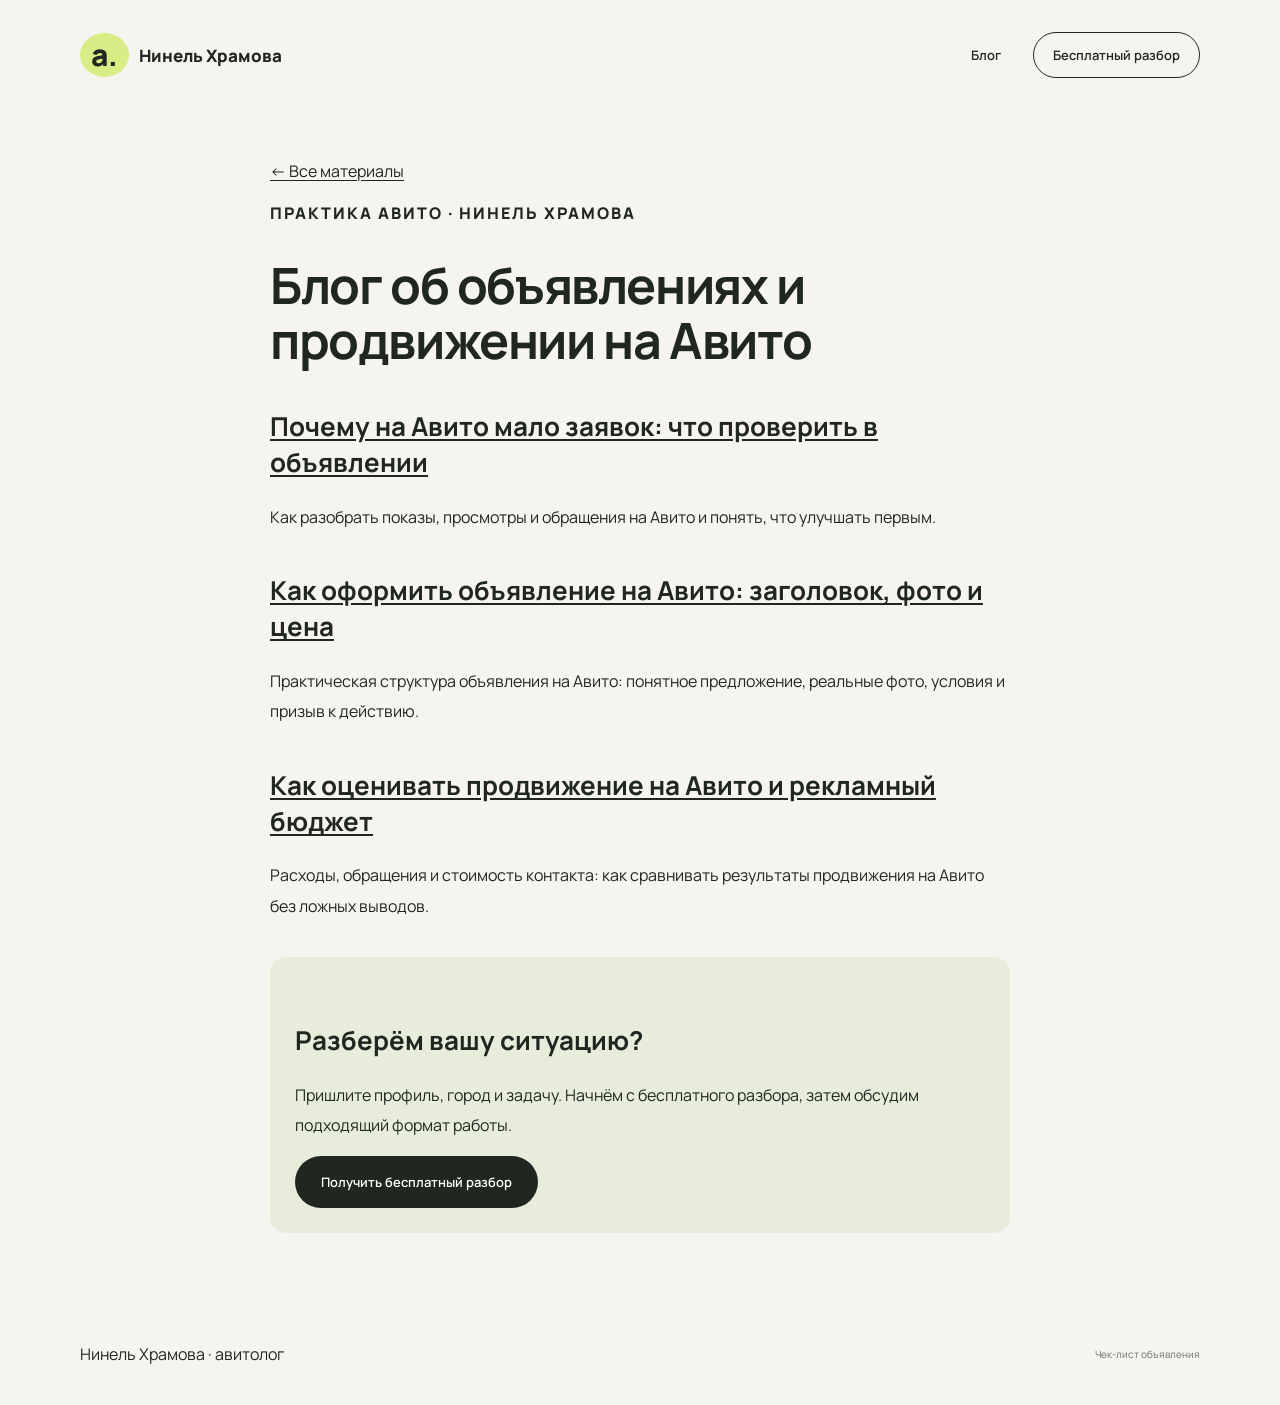
==== blog/index.html @ 5cf55aa2 "Improve SEO, offer and blog with Ninel's service criteria and experience" ====
<!doctype html><html lang="ru"><head><meta charset="utf-8"><meta name="viewport" content="width=device-width, initial-scale=1"><title>Блог об объявлениях и продвижении на Авито | Нинель Храмова</title><meta name="description" content="Практические материалы Нинель Храмовой: оформление объявлений, разбор заявок и рекламного бюджета."><link rel="canonical" href="https://ninel-khramova-avito.vercel.app/blog/"><meta property="og:title" content="Блог об объявлениях и продвижении на Авито"><meta property="og:description" content="Практические материалы Нинель Храмовой: оформление объявлений, разбор заявок и рекламного бюджета."><meta property="og:type" content="article"><link rel="stylesheet" href="/styles.css"></head><body><header class="header wrap"><a class="brand" href="/"><span class="mark">а.</span> Нинель Храмова</a><nav><a href="/blog/">Блог</a><a class="nav-cta" href="/#contact">Бесплатный разбор</a></nav></header><main class="article wrap"><a href="/blog/">← Все материалы</a><p class="eyebrow">Практика Авито · Нинель Храмова</p><h1>Блог об объявлениях и продвижении на Авито</h1><article><h2><a href="/blog/malo-zayavok.html">Почему на Авито мало заявок: что проверить в объявлении</a></h2><p>Как разобрать показы, просмотры и обращения на Авито и понять, что улучшать первым.</p></article><article><h2><a href="/blog/oformlenie.html">Как оформить объявление на Авито: заголовок, фото и цена</a></h2><p>Практическая структура объявления на Авито: понятное предложение, реальные фото, условия и призыв к действию.</p></article><article><h2><a href="/blog/byudzhet.html">Как оценивать продвижение на Авито и рекламный бюджет</a></h2><p>Расходы, обращения и стоимость контакта: как сравнивать результаты продвижения на Авито без ложных выводов.</p></article><div class="article-cta"><h2>Разберём вашу ситуацию?</h2><p>Пришлите профиль, город и задачу. Начнём с бесплатного разбора, затем обсудим подходящий формат работы.</p><a class="button" href="/#contact">Получить бесплатный разбор</a></div></main><footer class="wrap"><a href="/">Нинель Храмова · авитолог</a><a href="/#checklist">Чек-лист объявления</a></footer></body></html>
---- styles.css ----
@import url('https://fonts.googleapis.com/css2?family=Manrope:wght@400;500;600;700;800&display=swap');
:root{--paper:#f6f4ef;--ink:#202720;--muted:#6b7268;--green:#d9ed87;--line:#dcded4}*{box-sizing:border-box}html{scroll-behavior:smooth;scroll-padding-top:24px}body{margin:0;background:var(--paper);color:var(--ink);font-family:Manrope,Arial,sans-serif}a{color:inherit;text-decoration:none}button,input,textarea{font:inherit}.wrap{max-width:1200px;margin:auto;padding-left:40px;padding-right:40px}.header{height:110px;display:flex;align-items:center;justify-content:space-between}.brand{display:flex;align-items:center;gap:10px;font-weight:800;font-size:17px}.mark{font-size:30px;line-height:1;background:var(--green);padding:7px 11px;border-radius:50%}nav{display:flex;align-items:center;gap:32px;font-size:13px;font-weight:600}.nav-cta{border:1px solid var(--ink);padding:13px 19px;border-radius:30px}.hero{display:grid;grid-template-columns:1.1fr 1fr;gap:45px;padding-top:45px;padding-bottom:80px}.eyebrow{text-transform:uppercase;letter-spacing:2px;font-size:10px;font-weight:800;display:flex;align-items:center;gap:9px}.dot{height:7px;width:7px;border-radius:50%;background:#698545}h1{font-size:clamp(44px,5.3vw,67px);line-height:1.1;letter-spacing:-3px;margin:30px 0 24px;font-weight:700}h1 span{color:#798d4a}.lead{max-width:440px;font-size:15px;line-height:1.8;color:var(--muted);margin-bottom:28px}.button{display:inline-flex;justify-content:center;align-items:center;padding:17px 26px;border-radius:30px;background:var(--ink);color:white;border:0;cursor:pointer;font-weight:600;font-size:13px}.button:hover{background:#435337}.micro{font-size:10px;line-height:1.7;color:var(--muted);margin-top:13px}.visual{background:#e9ecdF;position:relative;border-radius:22px;min-height:480px;overflow:hidden;display:flex;align-items:center;justify-content:center}.visual-top{position:absolute;top:25px;left:25px;right:25px;display:flex;justify-content:space-between;font-size:10px}.visual-top>span:last-child{font-size:23px}.orb{position:absolute;border-radius:50%}.orb-one{width:260px;height:260px;background:#d2e69a;right:-70px;top:60px}.orb-two{width:240px;height:240px;border:1px solid #cad1b8;bottom:-40px;left:-100px}.listing{width:265px;background:white;transform:rotate(-7deg);border-radius:16px;overflow:hidden;box-shadow:0 20px 35px #33412218}.listing-image{height:165px;background:#849471;position:relative;display:grid;place-items:center;overflow:hidden}.abstract-house{font-size:170px;line-height:1;color:#d9ed87;transform:rotate(7deg)}.image-tag{position:absolute;top:14px;left:14px;background:#ffffffdd;border-radius:20px;font-size:8px;padding:7px 10px}.listing-body{padding:20px}.pill{font-size:8px;color:#6e7f46;background:#eef4de;border-radius:15px;padding:5px 9px}.listing h2{font-size:17px;line-height:1.4;letter-spacing:-.5px}.fake-line{height:5px;background:#e9eae5;width:90%;border-radius:5px;margin:9px 0}.short{width:65%}.listing-footer{display:flex;align-items:center;justify-content:space-between;font-size:8px;margin-top:20px}.mini-arrow{font-size:21px}.floating{position:absolute;bottom:60px;left:30px;right:20px;display:flex;align-items:center;gap:12px;padding:17px;background:#ffffffee;border:1px solid white;border-radius:14px;box-shadow:0 8px 25px #34402a0a;font-size:12px;font-weight:700}.floating small{display:block;font-size:8px;font-weight:400;color:var(--muted);margin-top:5px}.check{background:var(--green);padding:8px 12px;border-radius:50%;font-size:18px}.visual-note{position:absolute;bottom:15px;font-size:8px;color:#727a67}.ribbon{background:var(--green);padding:22px 0}.ribbon .wrap{display:flex;justify-content:space-between;align-items:center;font-size:15px;font-weight:600}.ribbon span{font-size:22px}.section{padding-top:90px;padding-bottom:85px}.section-title{margin-bottom:36px}.section-title h2,.about h2,.contact h2{font-size:42px;letter-spacing:-1.7px;line-height:1.2;font-weight:600;margin:20px 0}.section-title>p:last-child{font-size:13px;color:var(--muted)}.cards{display:grid;grid-template-columns:repeat(3,1fr);gap:17px}.card{padding:30px;background:#eeeee7;border:1px solid #e1e3d9;border-radius:16px}.card:nth-child(2){background:#e8eddb}.card-icon{font-size:35px}.number{float:right;font-size:11px;color:var(--muted)}.card h3{font-size:19px;margin-top:32px;letter-spacing:-.6px}.card p,.steps p{font-size:12px;line-height:1.9;color:var(--muted)}.card a{display:block;font-size:11px;font-weight:700;margin-top:28px}.about{background:var(--ink);color:var(--paper);border-radius:20px;padding-top:42px;padding-bottom:40px}.about .eyebrow{color:#c1c8b5}.about h2{font-size:44px}.about em,.contact em{color:var(--green);font-style:normal}.about-bottom{display:grid;grid-template-columns:1fr 1.2fr 1.2fr;gap:40px;align-items:center}.big-star{font-size:95px;color:var(--green)}.about-bottom p{font-size:12px;line-height:1.9;color:#cbd0c5}.steps{display:grid;grid-template-columns:repeat(4,1fr);gap:30px}.steps article{border-top:1px solid var(--line);padding-top:20px}.steps span{font-size:11px;color:#7a8e4c}.steps h3{font-size:16px;margin-top:24px}.contact{border-radius:20px;background:#e6ebda;padding-top:50px;padding-bottom:50px;display:grid;grid-template-columns:1fr 1fr;gap:70px}.contact h2{font-size:48px}.contact em{color:#778e42}.contact p{font-size:12px;color:var(--muted);line-height:1.8;max-width:300px}.contact-decoration{display:block;font-size:110px;color:#869a5d;line-height:1.3}form label{display:block;font-size:11px;font-weight:700;margin-bottom:9px}input,textarea{display:block;width:100%;border:1px solid #cfd6c0;border-radius:9px;background:#f7f9f1;padding:13px 15px;color:var(--ink);font-size:12px;margin-bottom:18px;resize:vertical}form .button{width:100%}.contact .micro{font-size:10px;max-width:none}#result{border-top:1px solid #c3ceb3;margin-top:20px;padding-top:20px}.copy{border:1px solid var(--ink);background:transparent;border-radius:20px;padding:10px 16px;cursor:pointer;font-size:12px}footer{display:flex;justify-content:space-between;align-items:center;padding-top:40px;padding-bottom:40px}footer p,footer>a:last-child{font-size:10px;color:var(--muted)}:focus-visible{outline:3px solid #708b3e;outline-offset:4px}@media(max-width:800px){.wrap{padding-left:24px;padding-right:24px}.header{height:90px}nav>a:not(.nav-cta){display:none}nav{gap:0}.nav-cta{font-size:10px;padding:10px 12px}.brand{font-size:13px}.hero{grid-template-columns:1fr;gap:30px;padding-top:20px;padding-bottom:40px}h1{font-size:54px}.visual{min-height:430px}.ribbon .wrap{font-size:10px;gap:8px}.ribbon span{font-size:15px}.section{padding-top:55px;padding-bottom:55px}.section-title h2,.about h2{font-size:34px}.cards{grid-template-columns:1fr}.card{padding:24px}.card h3{margin-top:18px}.about{margin:0 16px;padding:30px}.about-bottom{grid-template-columns:1fr;gap:5px}.big-star{display:none}.steps{grid-template-columns:1fr 1fr;gap:24px}.contact{margin:0 16px;padding:30px;grid-template-columns:1fr;gap:20px}.contact h2{font-size:38px}.contact-decoration{display:none}footer{gap:20px;flex-wrap:wrap}footer p{width:100%;order:3;margin:0}}@media(prefers-reduced-motion:reduce){html{scroll-behavior:auto}}

@media(max-width:420px){.ribbon .wrap{font-size:9px;gap:4px}.ribbon span{font-size:12px}.ribbon span:last-child{display:none}}

.arrow-svg{width:1em;height:1em;vertical-align:middle;flex-shrink:0}.button{gap:12px}.abstract-house .arrow-svg{width:140px;height:140px}.contact-decoration .arrow-svg{width:100px;height:100px}

.avito-link{margin-top:12px}.text-link{text-decoration:underline;text-underline-offset:3px}@media(max-width:420px){.header .brand{font-size:11px;gap:6px}.header .mark{font-size:24px}.hero .eyebrow{letter-spacing:1px}}

/* Content and conversion improvements */
.skip-link{position:absolute;left:12px;top:-100px;background:var(--ink);color:white;padding:12px;z-index:10}.skip-link:focus{top:12px}
.hero-benefits{padding-left:20px;font-size:13px;line-height:1.9;margin:20px 0}.service-price{font-weight:800!important;color:var(--ink)!important}.checklist-layout{display:grid;grid-template-columns:1.5fr 1fr;gap:32px}.check-row{display:flex;gap:14px;align-items:flex-start;padding:15px 0;border-bottom:1px solid var(--line);font-size:14px;line-height:1.6;cursor:pointer}.check-row input{width:20px;height:20px;flex-shrink:0;margin:2px 0;accent-color:#586e35}.audit-summary{padding:28px;border-radius:18px;background:#e8eddb;align-self:start}.audit-summary p,.faq-item p{font-size:14px;line-height:1.8}.faq-item{border-bottom:1px solid var(--line);padding:18px 0}.faq-item summary{font-size:16px;font-weight:700;cursor:pointer}.article{max-width:820px;padding-top:50px;padding-bottom:70px}.article h1{font-size:clamp(32px,5vw,50px);letter-spacing:-1.4px}.article h2{font-size:26px;margin-top:40px}.article p,.article li{font-size:16px;line-height:1.9}.article .article-cta{padding:25px;background:#e8eddb;border-radius:16px;margin-top:36px}.article a:not(.button){text-decoration:underline;text-underline-offset:3px}.article table{width:100%;border-collapse:collapse;font-size:14px}.article td,.article th{padding:12px;border:1px solid var(--line);text-align:left}
@media(max-width:800px){.checklist-layout{grid-template-columns:1fr}.hero h1{font-size:clamp(36px,8vw,54px);letter-spacing:-1.8px}.hero-benefits{font-size:13px}.header nav{gap:8px}.check-row{font-size:14px}.section-title>p:last-child,.card p,.steps p,.contact p{font-size:14px}.micro{font-size:12px}}
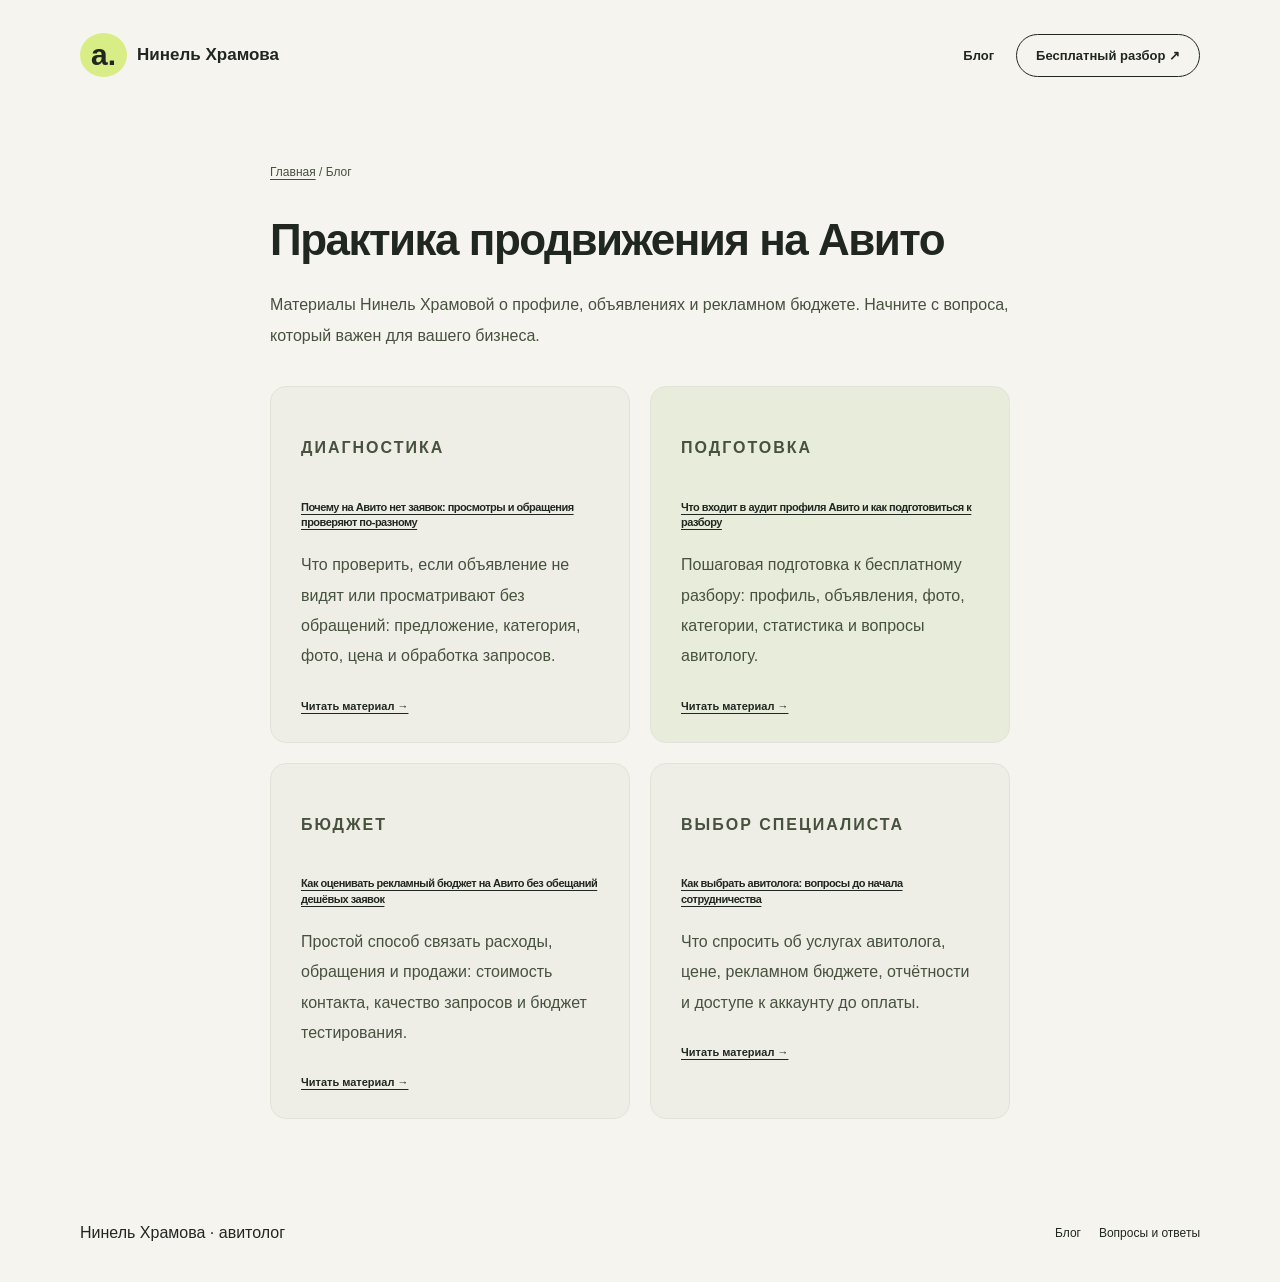
==== commit b5b03c89: "Improve avitologist website funnel and add SEO GEO and blog" ====
--- a/blog/index.html
+++ b/blog/index.html
@@ -1 +1,18 @@
-<!doctype html><html lang="ru"><head><meta charset="utf-8"><meta name="viewport" content="width=device-width, initial-scale=1"><title>Блог об объявлениях и продвижении на Авито | Нинель Храмова</title><meta name="description" content="Практические материалы Нинель Храмовой: оформление объявлений, разбор заявок и рекламного бюджета."><link rel="canonical" href="https://ninel-khramova-avito.vercel.app/blog/"><meta property="og:title" content="Блог об объявлениях и продвижении на Авито"><meta property="og:description" content="Практические материалы Нинель Храмовой: оформление объявлений, разбор заявок и рекламного бюджета."><meta property="og:type" content="article"><link rel="stylesheet" href="/styles.css"></head><body><header class="header wrap"><a class="brand" href="/"><span class="mark">а.</span> Нинель Храмова</a><nav><a href="/blog/">Блог</a><a class="nav-cta" href="/#contact">Бесплатный разбор</a></nav></header><main class="article wrap"><a href="/blog/">← Все материалы</a><p class="eyebrow">Практика Авито · Нинель Храмова</p><h1>Блог об объявлениях и продвижении на Авито</h1><article><h2><a href="/blog/malo-zayavok.html">Почему на Авито мало заявок: что проверить в объявлении</a></h2><p>Как разобрать показы, просмотры и обращения на Авито и понять, что улучшать первым.</p></article><article><h2><a href="/blog/oformlenie.html">Как оформить объявление на Авито: заголовок, фото и цена</a></h2><p>Практическая структура объявления на Авито: понятное предложение, реальные фото, условия и призыв к действию.</p></article><article><h2><a href="/blog/byudzhet.html">Как оценивать продвижение на Авито и рекламный бюджет</a></h2><p>Расходы, обращения и стоимость контакта: как сравнивать результаты продвижения на Авито без ложных выводов.</p></article><div class="article-cta"><h2>Разберём вашу ситуацию?</h2><p>Пришлите профиль, город и задачу. Начнём с бесплатного разбора, затем обсудим подходящий формат работы.</p><a class="button" href="/#contact">Получить бесплатный разбор</a></div></main><footer class="wrap"><a href="/">Нинель Храмова · авитолог</a><a href="/#checklist">Чек-лист объявления</a></footer></body></html>+<!doctype html>
+<html lang="ru"><head><meta charset="utf-8"><meta name="viewport" content="width=device-width, initial-scale=1">
+<title>Блог об Авито — Нинель Храмова</title><meta name="description" content="Практические инструкции: аудит профиля, объявления без обращений, рекламный бюджет и выбор авитолога."><meta name="author" content="Нинель Храмова">
+<link rel="canonical" href="https://ninel-khramova-avito.vercel.app/blog/"><meta property="og:url" content="https://ninel-khramova-avito.vercel.app/blog/"><meta property="og:title" content="Блог об Авито — Нинель Храмова"><meta property="og:description" content="Практические инструкции: аудит профиля, объявления без обращений, рекламный бюджет и выбор авитолога."><meta property="og:type" content="website"><meta property="og:locale" content="ru_RU">
+<link rel="stylesheet" href="/styles.css"><script type="application/ld+json">{
+  "@context": "https://schema.org",
+  "@type": "Blog",
+  "name": "Практика продвижения на Авито",
+  "url": "https://ninel-khramova-avito.vercel.app/blog/",
+  "inLanguage": "ru-RU",
+  "author": {
+    "@type": "Person",
+    "@id": "https://ninel-khramova-avito.vercel.app/#ninel",
+    "name": "Нинель Храмова"
+  }
+}</script></head><body>
+<a class="skip-link" href="#main">К содержанию</a><header class="header wrap"><a class="brand" href="/"><span class="mark">а.</span> Нинель Храмова</a><nav aria-label="Основная навигация"><a href="/blog/">Блог</a><a class="nav-cta" href="/#contact">Бесплатный разбор ↗</a></nav></header>
+<main class="article wrap" id="main"><p class="breadcrumb"><a href="/">Главная</a> / Блог</p><h1>Практика продвижения на Авито</h1><p>Материалы Нинель Храмовой о профиле, объявлениях и рекламном бюджете. Начните с вопроса, который важен для вашего бизнеса.</p><div class="blog-grid"><article class="card"><p class="eyebrow">Диагностика</p><h2><a href="/blog/pochemu-net-zayavok">Почему на Авито нет заявок: просмотры и обращения проверяют по-разному</a></h2><p>Что проверить, если объявление не видят или просматривают без обращений: предложение, категория, фото, цена и обработка запросов.</p><a href="/blog/pochemu-net-zayavok">Читать материал →</a></article><article class="card"><p class="eyebrow">Подготовка</p><h2><a href="/blog/audit-profilya-avito">Что входит в аудит профиля Авито и как подготовиться к разбору</a></h2><p>Пошаговая подготовка к бесплатному разбору: профиль, объявления, фото, категории, статистика и вопросы авитологу.</p><a href="/blog/audit-profilya-avito">Читать материал →</a></article><article class="card"><p class="eyebrow">Бюджет</p><h2><a href="/blog/byudzhet-avito">Как оценивать рекламный бюджет на Авито без обещаний дешёвых заявок</a></h2><p>Простой способ связать расходы, обращения и продажи: стоимость контакта, качество запросов и бюджет тестирования.</p><a href="/blog/byudzhet-avito">Читать материал →</a></article><article class="card"><p class="eyebrow">Выбор специалиста</p><h2><a href="/blog/kak-vybrat-avitologa">Как выбрать авитолога: вопросы до начала сотрудничества</a></h2><p>Что спросить об услугах авитолога, цене, рекламном бюджете, отчётности и доступе к аккаунту до оплаты.</p><a href="/blog/kak-vybrat-avitologa">Читать материал →</a></article></div></main><footer class="wrap"><a href="/">Нинель Храмова · авитолог</a><div class="footer-extra"><a href="/blog/">Блог</a><a href="/#faq">Вопросы и ответы</a></div></footer></body></html>
--- a/styles.css
+++ b/styles.css
@@ -1,4 +1,3 @@
-@import url('https://fonts.googleapis.com/css2?family=Manrope:wght@400;500;600;700;800&display=swap');
 :root{--paper:#f6f4ef;--ink:#202720;--muted:#6b7268;--green:#d9ed87;--line:#dcded4}*{box-sizing:border-box}html{scroll-behavior:smooth;scroll-padding-top:24px}body{margin:0;background:var(--paper);color:var(--ink);font-family:Manrope,Arial,sans-serif}a{color:inherit;text-decoration:none}button,input,textarea{font:inherit}.wrap{max-width:1200px;margin:auto;padding-left:40px;padding-right:40px}.header{height:110px;display:flex;align-items:center;justify-content:space-between}.brand{display:flex;align-items:center;gap:10px;font-weight:800;font-size:17px}.mark{font-size:30px;line-height:1;background:var(--green);padding:7px 11px;border-radius:50%}nav{display:flex;align-items:center;gap:32px;font-size:13px;font-weight:600}.nav-cta{border:1px solid var(--ink);padding:13px 19px;border-radius:30px}.hero{display:grid;grid-template-columns:1.1fr 1fr;gap:45px;padding-top:45px;padding-bottom:80px}.eyebrow{text-transform:uppercase;letter-spacing:2px;font-size:10px;font-weight:800;display:flex;align-items:center;gap:9px}.dot{height:7px;width:7px;border-radius:50%;background:#698545}h1{font-size:clamp(44px,5.3vw,67px);line-height:1.1;letter-spacing:-3px;margin:30px 0 24px;font-weight:700}h1 span{color:#798d4a}.lead{max-width:440px;font-size:15px;line-height:1.8;color:var(--muted);margin-bottom:28px}.button{display:inline-flex;justify-content:center;align-items:center;padding:17px 26px;border-radius:30px;background:var(--ink);color:white;border:0;cursor:pointer;font-weight:600;font-size:13px}.button:hover{background:#435337}.micro{font-size:10px;line-height:1.7;color:var(--muted);margin-top:13px}.visual{background:#e9ecdF;position:relative;border-radius:22px;min-height:480px;overflow:hidden;display:flex;align-items:center;justify-content:center}.visual-top{position:absolute;top:25px;left:25px;right:25px;display:flex;justify-content:space-between;font-size:10px}.visual-top>span:last-child{font-size:23px}.orb{position:absolute;border-radius:50%}.orb-one{width:260px;height:260px;background:#d2e69a;right:-70px;top:60px}.orb-two{width:240px;height:240px;border:1px solid #cad1b8;bottom:-40px;left:-100px}.listing{width:265px;background:white;transform:rotate(-7deg);border-radius:16px;overflow:hidden;box-shadow:0 20px 35px #33412218}.listing-image{height:165px;background:#849471;position:relative;display:grid;place-items:center;overflow:hidden}.abstract-house{font-size:170px;line-height:1;color:#d9ed87;transform:rotate(7deg)}.image-tag{position:absolute;top:14px;left:14px;background:#ffffffdd;border-radius:20px;font-size:8px;padding:7px 10px}.listing-body{padding:20px}.pill{font-size:8px;color:#6e7f46;background:#eef4de;border-radius:15px;padding:5px 9px}.listing h2{font-size:17px;line-height:1.4;letter-spacing:-.5px}.fake-line{height:5px;background:#e9eae5;width:90%;border-radius:5px;margin:9px 0}.short{width:65%}.listing-footer{display:flex;align-items:center;justify-content:space-between;font-size:8px;margin-top:20px}.mini-arrow{font-size:21px}.floating{position:absolute;bottom:60px;left:30px;right:20px;display:flex;align-items:center;gap:12px;padding:17px;background:#ffffffee;border:1px solid white;border-radius:14px;box-shadow:0 8px 25px #34402a0a;font-size:12px;font-weight:700}.floating small{display:block;font-size:8px;font-weight:400;color:var(--muted);margin-top:5px}.check{background:var(--green);padding:8px 12px;border-radius:50%;font-size:18px}.visual-note{position:absolute;bottom:15px;font-size:8px;color:#727a67}.ribbon{background:var(--green);padding:22px 0}.ribbon .wrap{display:flex;justify-content:space-between;align-items:center;font-size:15px;font-weight:600}.ribbon span{font-size:22px}.section{padding-top:90px;padding-bottom:85px}.section-title{margin-bottom:36px}.section-title h2,.about h2,.contact h2{font-size:42px;letter-spacing:-1.7px;line-height:1.2;font-weight:600;margin:20px 0}.section-title>p:last-child{font-size:13px;color:var(--muted)}.cards{display:grid;grid-template-columns:repeat(3,1fr);gap:17px}.card{padding:30px;background:#eeeee7;border:1px solid #e1e3d9;border-radius:16px}.card:nth-child(2){background:#e8eddb}.card-icon{font-size:35px}.number{float:right;font-size:11px;color:var(--muted)}.card h3{font-size:19px;margin-top:32px;letter-spacing:-.6px}.card p,.steps p{font-size:12px;line-height:1.9;color:var(--muted)}.card a{display:block;font-size:11px;font-weight:700;margin-top:28px}.about{background:var(--ink);color:var(--paper);border-radius:20px;padding-top:42px;padding-bottom:40px}.about .eyebrow{color:#c1c8b5}.about h2{font-size:44px}.about em,.contact em{color:var(--green);font-style:normal}.about-bottom{display:grid;grid-template-columns:1fr 1.2fr 1.2fr;gap:40px;align-items:center}.big-star{font-size:95px;color:var(--green)}.about-bottom p{font-size:12px;line-height:1.9;color:#cbd0c5}.steps{display:grid;grid-template-columns:repeat(4,1fr);gap:30px}.steps article{border-top:1px solid var(--line);padding-top:20px}.steps span{font-size:11px;color:#7a8e4c}.steps h3{font-size:16px;margin-top:24px}.contact{border-radius:20px;background:#e6ebda;padding-top:50px;padding-bottom:50px;display:grid;grid-template-columns:1fr 1fr;gap:70px}.contact h2{font-size:48px}.contact em{color:#778e42}.contact p{font-size:12px;color:var(--muted);line-height:1.8;max-width:300px}.contact-decoration{display:block;font-size:110px;color:#869a5d;line-height:1.3}form label{display:block;font-size:11px;font-weight:700;margin-bottom:9px}input,textarea{display:block;width:100%;border:1px solid #cfd6c0;border-radius:9px;background:#f7f9f1;padding:13px 15px;color:var(--ink);font-size:12px;margin-bottom:18px;resize:vertical}form .button{width:100%}.contact .micro{font-size:10px;max-width:none}#result{border-top:1px solid #c3ceb3;margin-top:20px;padding-top:20px}.copy{border:1px solid var(--ink);background:transparent;border-radius:20px;padding:10px 16px;cursor:pointer;font-size:12px}footer{display:flex;justify-content:space-between;align-items:center;padding-top:40px;padding-bottom:40px}footer p,footer>a:last-child{font-size:10px;color:var(--muted)}:focus-visible{outline:3px solid #708b3e;outline-offset:4px}@media(max-width:800px){.wrap{padding-left:24px;padding-right:24px}.header{height:90px}nav>a:not(.nav-cta){display:none}nav{gap:0}.nav-cta{font-size:10px;padding:10px 12px}.brand{font-size:13px}.hero{grid-template-columns:1fr;gap:30px;padding-top:20px;padding-bottom:40px}h1{font-size:54px}.visual{min-height:430px}.ribbon .wrap{font-size:10px;gap:8px}.ribbon span{font-size:15px}.section{padding-top:55px;padding-bottom:55px}.section-title h2,.about h2{font-size:34px}.cards{grid-template-columns:1fr}.card{padding:24px}.card h3{margin-top:18px}.about{margin:0 16px;padding:30px}.about-bottom{grid-template-columns:1fr;gap:5px}.big-star{display:none}.steps{grid-template-columns:1fr 1fr;gap:24px}.contact{margin:0 16px;padding:30px;grid-template-columns:1fr;gap:20px}.contact h2{font-size:38px}.contact-decoration{display:none}footer{gap:20px;flex-wrap:wrap}footer p{width:100%;order:3;margin:0}}@media(prefers-reduced-motion:reduce){html{scroll-behavior:auto}}
 
 @media(max-width:420px){.ribbon .wrap{font-size:9px;gap:4px}.ribbon span{font-size:12px}.ribbon span:last-child{display:none}}
@@ -7,7 +6,7 @@
 
 .avito-link{margin-top:12px}.text-link{text-decoration:underline;text-underline-offset:3px}@media(max-width:420px){.header .brand{font-size:11px;gap:6px}.header .mark{font-size:24px}.hero .eyebrow{letter-spacing:1px}}
 
-/* Content and conversion improvements */
-.skip-link{position:absolute;left:12px;top:-100px;background:var(--ink);color:white;padding:12px;z-index:10}.skip-link:focus{top:12px}
-.hero-benefits{padding-left:20px;font-size:13px;line-height:1.9;margin:20px 0}.service-price{font-weight:800!important;color:var(--ink)!important}.checklist-layout{display:grid;grid-template-columns:1.5fr 1fr;gap:32px}.check-row{display:flex;gap:14px;align-items:flex-start;padding:15px 0;border-bottom:1px solid var(--line);font-size:14px;line-height:1.6;cursor:pointer}.check-row input{width:20px;height:20px;flex-shrink:0;margin:2px 0;accent-color:#586e35}.audit-summary{padding:28px;border-radius:18px;background:#e8eddb;align-self:start}.audit-summary p,.faq-item p{font-size:14px;line-height:1.8}.faq-item{border-bottom:1px solid var(--line);padding:18px 0}.faq-item summary{font-size:16px;font-weight:700;cursor:pointer}.article{max-width:820px;padding-top:50px;padding-bottom:70px}.article h1{font-size:clamp(32px,5vw,50px);letter-spacing:-1.4px}.article h2{font-size:26px;margin-top:40px}.article p,.article li{font-size:16px;line-height:1.9}.article .article-cta{padding:25px;background:#e8eddb;border-radius:16px;margin-top:36px}.article a:not(.button){text-decoration:underline;text-underline-offset:3px}.article table{width:100%;border-collapse:collapse;font-size:14px}.article td,.article th{padding:12px;border:1px solid var(--line);text-align:left}
-@media(max-width:800px){.checklist-layout{grid-template-columns:1fr}.hero h1{font-size:clamp(36px,8vw,54px);letter-spacing:-1.8px}.hero-benefits{font-size:13px}.header nav{gap:8px}.check-row{font-size:14px}.section-title>p:last-child,.card p,.steps p,.contact p{font-size:14px}.micro{font-size:12px}}
+/* Useful content and progressive conversion */
+.hero-benefits{padding-left:18px;font-size:12px;line-height:1.9;color:#46513e}.secondary-link{display:block;font-size:12px;margin-top:20px;line-height:1.6}.hero .lead{font-size:14px}.checklist-layout{display:grid;grid-template-columns:1.4fr 1fr;gap:35px}.checklist-items label{display:flex;align-items:flex-start;gap:12px;padding:16px 0;border-bottom:1px solid var(--line);font-size:14px;line-height:1.6}.checklist-items input{width:18px;height:18px;flex:0 0 18px;margin:3px 0;accent-color:#617f32}.checklist-items>p,.section-note{font-size:12px;color:var(--muted);line-height:1.8}.checklist-aside{padding:28px;border-radius:16px;background:#e8eddb}.checklist-aside p{font-size:13px;line-height:1.9;color:#4b5841}.checklist-aside h3{margin-top:0}.table-scroll{overflow-x:auto;border:1px solid var(--line);border-radius:14px}table{border-collapse:collapse;width:100%;min-width:640px;text-align:left;font-size:13px;line-height:1.7}caption{text-align:left;font-weight:700;padding:20px;background:#e8eddb}th,td{padding:18px;border-bottom:1px solid var(--line);vertical-align:top}thead{background:#eeeee7}tbody tr:last-child>*{border-bottom:0}.faq-list{max-width:850px}.faq-list details{border-bottom:1px solid var(--line);padding:20px 0}.faq-list summary{cursor:pointer;font-size:16px;font-weight:700;line-height:1.6}.faq-list p{font-size:14px;line-height:1.9;color:#4b5547}.article{max-width:820px;padding-top:40px;padding-bottom:65px}.article h1{font-size:44px;letter-spacing:-1.5px;line-height:1.2}.article h2{font-size:25px;line-height:1.4;margin-top:36px;letter-spacing:-.5px}.article p,.article li{font-size:16px;line-height:1.9;color:#46513e}.article .article-meta{font-size:12px;color:var(--muted)}.article-cta{padding:28px;background:#e8eddb;border-radius:16px;margin-top:40px}.article .breadcrumb{font-size:12px;line-height:1.8}.article a:not(.button){text-decoration:underline;text-underline-offset:3px}.blog-grid{display:grid;grid-template-columns:1fr 1fr;gap:20px;margin-top:35px}.blog-grid .card h2{font-size:24px}.skip-link{position:absolute;top:-100px;left:15px;background:white;padding:12px;z-index:10}.skip-link:focus{top:10px}main[id]{scroll-margin-top:20px}.header nav{gap:22px}footer{flex-wrap:wrap}footer .footer-extra{display:flex;gap:18px;font-size:12px}
+@media(max-width:800px){.checklist-layout,.blog-grid{grid-template-columns:1fr}.hero h1{font-size:44px;letter-spacing:-2px}.article h1{font-size:34px}.article h2{font-size:24px}.checklist-aside .button{font-size:12px}footer .footer-extra{flex-wrap:wrap}.header nav{gap:0}}
+@media(max-width:360px){.hero h1{font-size:38px}.header .brand{font-size:10px}.nav-cta{padding:10px;font-size:9px}.article h1{font-size:30px}}
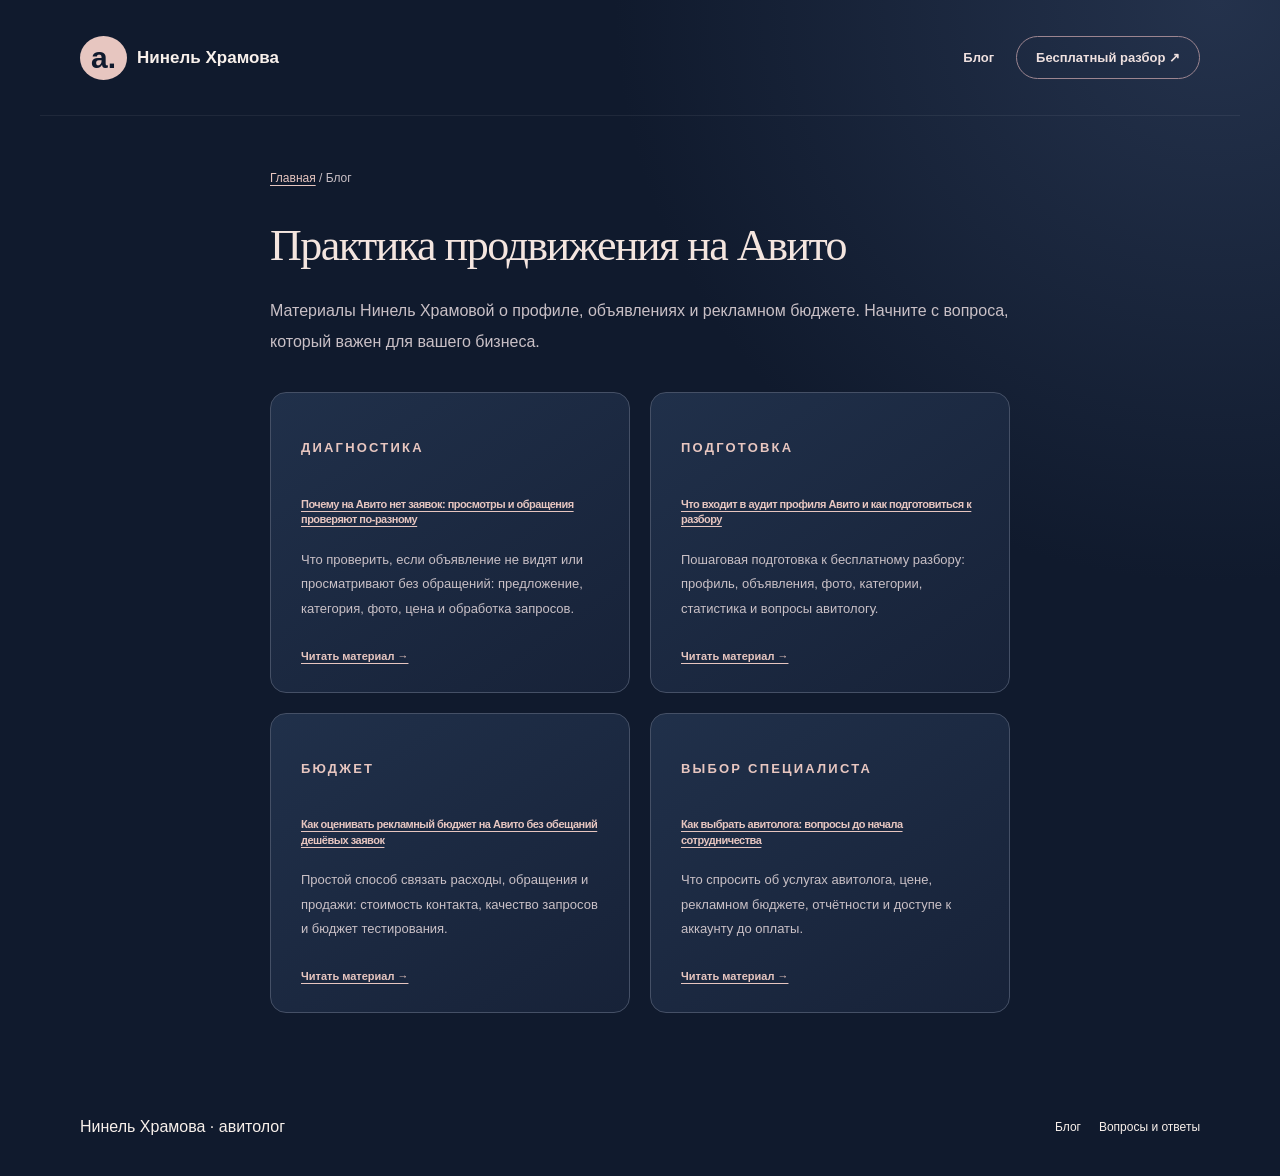
==== commit 652de3cc: "Restyle site in navy and powder and add verified project case cards" ====
--- a/blog/index.html
+++ b/blog/index.html
@@ -1,5 +1,5 @@
 <!doctype html>
-<html lang="ru"><head><meta charset="utf-8"><meta name="viewport" content="width=device-width, initial-scale=1">
+<html lang="ru"><head><meta charset="utf-8"><meta name="viewport" content="width=device-width, initial-scale=1"><meta name="theme-color" content="#101a2d">
 <title>Блог об Авито — Нинель Храмова</title><meta name="description" content="Практические инструкции: аудит профиля, объявления без обращений, рекламный бюджет и выбор авитолога."><meta name="author" content="Нинель Храмова">
 <link rel="canonical" href="https://ninel-khramova-avito.vercel.app/blog/"><meta property="og:url" content="https://ninel-khramova-avito.vercel.app/blog/"><meta property="og:title" content="Блог об Авито — Нинель Храмова"><meta property="og:description" content="Практические инструкции: аудит профиля, объявления без обращений, рекламный бюджет и выбор авитолога."><meta property="og:type" content="website"><meta property="og:locale" content="ru_RU">
 <link rel="stylesheet" href="/styles.css"><script type="application/ld+json">{
--- a/styles.css
+++ b/styles.css
@@ -10,3 +10,13 @@
 .hero-benefits{padding-left:18px;font-size:12px;line-height:1.9;color:#46513e}.secondary-link{display:block;font-size:12px;margin-top:20px;line-height:1.6}.hero .lead{font-size:14px}.checklist-layout{display:grid;grid-template-columns:1.4fr 1fr;gap:35px}.checklist-items label{display:flex;align-items:flex-start;gap:12px;padding:16px 0;border-bottom:1px solid var(--line);font-size:14px;line-height:1.6}.checklist-items input{width:18px;height:18px;flex:0 0 18px;margin:3px 0;accent-color:#617f32}.checklist-items>p,.section-note{font-size:12px;color:var(--muted);line-height:1.8}.checklist-aside{padding:28px;border-radius:16px;background:#e8eddb}.checklist-aside p{font-size:13px;line-height:1.9;color:#4b5841}.checklist-aside h3{margin-top:0}.table-scroll{overflow-x:auto;border:1px solid var(--line);border-radius:14px}table{border-collapse:collapse;width:100%;min-width:640px;text-align:left;font-size:13px;line-height:1.7}caption{text-align:left;font-weight:700;padding:20px;background:#e8eddb}th,td{padding:18px;border-bottom:1px solid var(--line);vertical-align:top}thead{background:#eeeee7}tbody tr:last-child>*{border-bottom:0}.faq-list{max-width:850px}.faq-list details{border-bottom:1px solid var(--line);padding:20px 0}.faq-list summary{cursor:pointer;font-size:16px;font-weight:700;line-height:1.6}.faq-list p{font-size:14px;line-height:1.9;color:#4b5547}.article{max-width:820px;padding-top:40px;padding-bottom:65px}.article h1{font-size:44px;letter-spacing:-1.5px;line-height:1.2}.article h2{font-size:25px;line-height:1.4;margin-top:36px;letter-spacing:-.5px}.article p,.article li{font-size:16px;line-height:1.9;color:#46513e}.article .article-meta{font-size:12px;color:var(--muted)}.article-cta{padding:28px;background:#e8eddb;border-radius:16px;margin-top:40px}.article .breadcrumb{font-size:12px;line-height:1.8}.article a:not(.button){text-decoration:underline;text-underline-offset:3px}.blog-grid{display:grid;grid-template-columns:1fr 1fr;gap:20px;margin-top:35px}.blog-grid .card h2{font-size:24px}.skip-link{position:absolute;top:-100px;left:15px;background:white;padding:12px;z-index:10}.skip-link:focus{top:10px}main[id]{scroll-margin-top:20px}.header nav{gap:22px}footer{flex-wrap:wrap}footer .footer-extra{display:flex;gap:18px;font-size:12px}
 @media(max-width:800px){.checklist-layout,.blog-grid{grid-template-columns:1fr}.hero h1{font-size:44px;letter-spacing:-2px}.article h1{font-size:34px}.article h2{font-size:24px}.checklist-aside .button{font-size:12px}footer .footer-extra{flex-wrap:wrap}.header nav{gap:0}}
 @media(max-width:360px){.hero h1{font-size:38px}.header .brand{font-size:10px}.nav-cta{padding:10px;font-size:9px}.article h1{font-size:30px}}
+
+/* Midnight navy & powder — shared by the website, cases and journal. */
+:root{--paper:#101a2d;--ink:#f8f0eb;--muted:#c1b8bc;--green:#e7c6c0;--line:#344055;--navy:#101a2d;--navy-soft:#19263d;--powder:#e7c6c0;--powder-light:#f4e5df}
+body{background:radial-gradient(ellipse at 95% 0,#24324c 0,transparent 35%),var(--navy);color:var(--ink)}
+.header{height:116px;border-bottom:1px solid #ffffff10}.brand{font-weight:600}.mark{background:var(--powder);color:var(--navy)}nav{color:#eee0df}.nav-cta{border-color:#9c8590}.nav-cta:hover{background:#e7c6c014}.hero{gap:65px;padding-top:60px;padding-bottom:70px;align-items:center}.eyebrow{color:var(--powder);font-size:10px;letter-spacing:2.2px}.dot{background:var(--powder)}.hero h1{font-size:25px;font-weight:500;letter-spacing:-.7px;line-height:1.4;margin:24px 0}.hero h1>span{display:block;font-family:Georgia,'Times New Roman',serif;font-size:56px;line-height:1.12;letter-spacing:-1.5px;font-weight:400;color:var(--powder-light);margin-top:17px}.hero h1 i{font-style:normal;color:var(--powder)}.hero .lead{font-size:15px;line-height:1.8;color:#d8cbd0}.hero-offer{font-size:14px;line-height:1.9;max-width:440px;color:#c1b8bc;margin-bottom:28px}.button{background:var(--powder);color:var(--navy);font-weight:700;box-shadow:0 8px 22px #060c181f}.button:hover{background:#f5dcd5;color:var(--navy)}.micro{color:var(--muted)}.hero-proof{display:flex;gap:32px;align-items:center;margin:30px 0 22px;border-top:1px solid var(--line);padding-top:20px}.hero-proof>div{display:flex;flex-direction:column;gap:5px}.hero-proof strong{font-family:Georgia,serif;font-size:36px;font-weight:400;color:var(--powder)}.hero-proof span{font-size:10px;color:var(--muted)}.hero-proof a{font-size:11px;line-height:1.6;margin-left:auto;color:var(--powder)}.text-link{color:var(--powder)}.premium-visual{min-height:580px;height:100%;max-height:700px;border:1px solid #e7c6c044;border-radius:180px 180px 18px 18px;background:radial-gradient(ellipse at 50% 35%,#39475f 0,#1d2b43 44%,#121d31 80%);padding:45px 25px;display:flex;flex-direction:column;justify-content:space-between;text-align:center;position:relative;box-shadow:inset 0 0 90px #050b152b}.premium-visual:before{content:'';position:absolute;inset:20px;border:1px solid #e7c6c026;border-radius:160px 160px 8px 8px;pointer-events:none}.visual-overline{position:relative;max-width:210px;font-size:9px;letter-spacing:3px;line-height:1.9;color:#d5b6b2;margin-top:27px}.monogram{font-family:Georgia,serif;font-size:160px;letter-spacing:-14px;line-height:1;color:var(--powder);font-weight:400;opacity:.92;padding-right:14px}.visual-signature{font-family:Georgia,serif;color:#e8d4d0;display:flex;flex-direction:column;font-size:21px;line-height:1.5}.expert-badge{font-size:9px;color:#b9b2bb;letter-spacing:1px;margin-top:30px}.expert-badge span{margin:0 6px;color:var(--powder)}.ribbon{background:var(--powder);color:var(--navy)}.section-title h2,.about h2,.contact h2{font-family:Georgia,'Times New Roman',serif;font-weight:400;line-height:1.2;letter-spacing:-.8px}.section-title h2 em{font-style:normal;color:var(--powder)}.section-title>p:last-child{color:var(--muted);line-height:1.9;max-width:640px}.card,.card:nth-child(2){background:linear-gradient(145deg,#20304a,#172238);border:1px solid #455066}.card-icon,.card a{color:var(--powder)}.card h3{font-weight:500;font-size:21px}.card p,.steps p{color:var(--muted);font-size:13px}.card a:hover{color:#fff}.number{color:#b6a1a8}.about{background:var(--powder-light);color:var(--navy)}.about .eyebrow{color:#66505b}.about h2 em{color:#79616d}.about-bottom p{color:#4e4e5d;font-size:13px}.big-star{color:#8c6c78}.steps span{color:var(--powder)}.checklist-items label{color:#e2d5d6}.checklist-items input{accent-color:var(--powder)}.checklist-aside{background:#202c43;border:1px solid #4a4d61}.checklist-aside p{color:var(--muted)}.checklist-items>p,.section-note{color:var(--muted)}caption{background:#263249;color:var(--powder-light)}thead{background:#1c2940}table th{font-weight:600}table td{color:#c9c0c6}.faq-list summary{color:#f3e8e5;font-weight:500}.faq-list p{color:#c6bdc3}.contact{background:var(--powder-light);color:var(--navy)}.contact .eyebrow{color:#67505c}.contact em,.contact-decoration{color:#8e6d7a}.contact p{color:#5d5661}.contact .button{background:var(--navy);color:var(--powder-light)}.contact .button:hover{background:#2d3b55}.contact input,.contact textarea{background:#fff9f6;border:1px solid #cdb9ba;color:#172238}.contact .micro{color:#655c65}.contact .text-link{color:#4d3546}.copy{border-color:#8e7480;color:var(--navy)}#result{border-color:#cdb9ba}.article p,.article li{color:#c9c0c6}.article h1{font-family:Georgia,serif;font-weight:400;color:var(--powder-light)}.article h2{color:var(--powder-light);font-weight:500}.article-cta{background:#213049;border:1px solid #485269}.article .article-meta{color:var(--muted)}.article a:not(.button){color:var(--powder)}.article .eyebrow{color:var(--powder)}footer p,footer>a:last-child{color:var(--muted)}.skip-link{background:var(--powder);color:var(--navy)}:focus-visible{outline-color:#dfaaa5}
+.case-grid{display:grid;grid-template-columns:repeat(3,minmax(0,1fr));gap:20px}.case-card{position:relative;overflow:hidden;background:linear-gradient(155deg,#25324b,#131f34 65%);padding:28px;border:1px solid #635966;border-radius:16px}.case-card:before{content:'';width:180px;height:180px;border:1px solid #e7c6c018;position:absolute;right:-85px;top:55px;border-radius:50%;pointer-events:none}.case-topline{display:flex;justify-content:space-between;gap:10px;font-size:9px;letter-spacing:1.7px;color:#bea8b0}.case-topline span:last-child{letter-spacing:0;color:#cfbdc4}.case-card h3{font-family:Georgia,serif;font-size:27px;font-weight:400;color:var(--powder-light);margin:34px 0 9px}.case-period{font-size:11px;color:#b8aeb9}.case-main{padding:30px 0;display:flex;flex-direction:column;gap:6px}.case-main strong{font-family:Georgia,serif;font-size:62px;line-height:1;color:var(--powder);font-weight:400;letter-spacing:-2px}.case-main span{font-size:12px;color:#d1c4cc}.case-metrics{display:grid;grid-template-columns:1fr 1fr;gap:24px 12px;padding:24px 0;border-top:1px solid #e7c6c026;border-bottom:1px solid #e7c6c026}.case-metrics div{display:flex;flex-direction:column;gap:8px}.case-metrics span{font-size:10px;color:#b9aeb8}.case-metrics strong{font-size:16px;color:#f1e3e1;font-weight:500;white-space:nowrap}.case-conversion{display:flex;justify-content:space-between;gap:10px;font-size:11px;padding:22px 0 5px;color:#c6b9c3}.case-conversion strong{color:var(--powder);font-weight:500}.case-source{font-size:9px;line-height:1.7;color:#b6a7b5}.case-link{display:block;margin-top:24px;font-size:11px;color:var(--powder)}
+@media(max-width:1000px){.hero{gap:30px}.hero h1>span{font-size:48px}.case-card{padding:22px}.case-metrics strong{font-size:14px}.monogram{font-size:135px}}
+@media(max-width:800px){.header{height:90px}.hero{padding-top:35px;align-items:stretch}.hero h1{font-size:22px}.hero h1>span{font-size:45px;letter-spacing:-1px}.premium-visual{min-height:450px;border-radius:150px 150px 16px 16px}.premium-visual:before{border-radius:140px 140px 8px 8px}.monogram{font-size:130px}.case-grid{grid-template-columns:1fr}.case-card{padding:28px}.case-metrics strong{font-size:19px}.about h2{font-size:32px}.hero-proof{gap:24px}.section-title h2{font-size:34px}.case-main strong{font-size:64px}.contact h2{font-size:36px}.article h1{font-size:34px}}
+@media(max-width:360px){.hero h1>span{font-size:38px}.hero h1{font-size:20px}.hero-proof{gap:18px}.hero-proof strong{font-size:30px}.hero-proof span{font-size:9px}.hero .button{font-size:12px;padding:16px 18px}.expert-badge{letter-spacing:0}.case-card{padding:22px}.case-metrics strong{font-size:16px}}
+.spark{width:1em;height:1em;vertical-align:middle}.case-download{display:inline-block;margin-top:16px;color:#c9b3bd;font-size:10px;text-decoration:underline;text-underline-offset:3px}
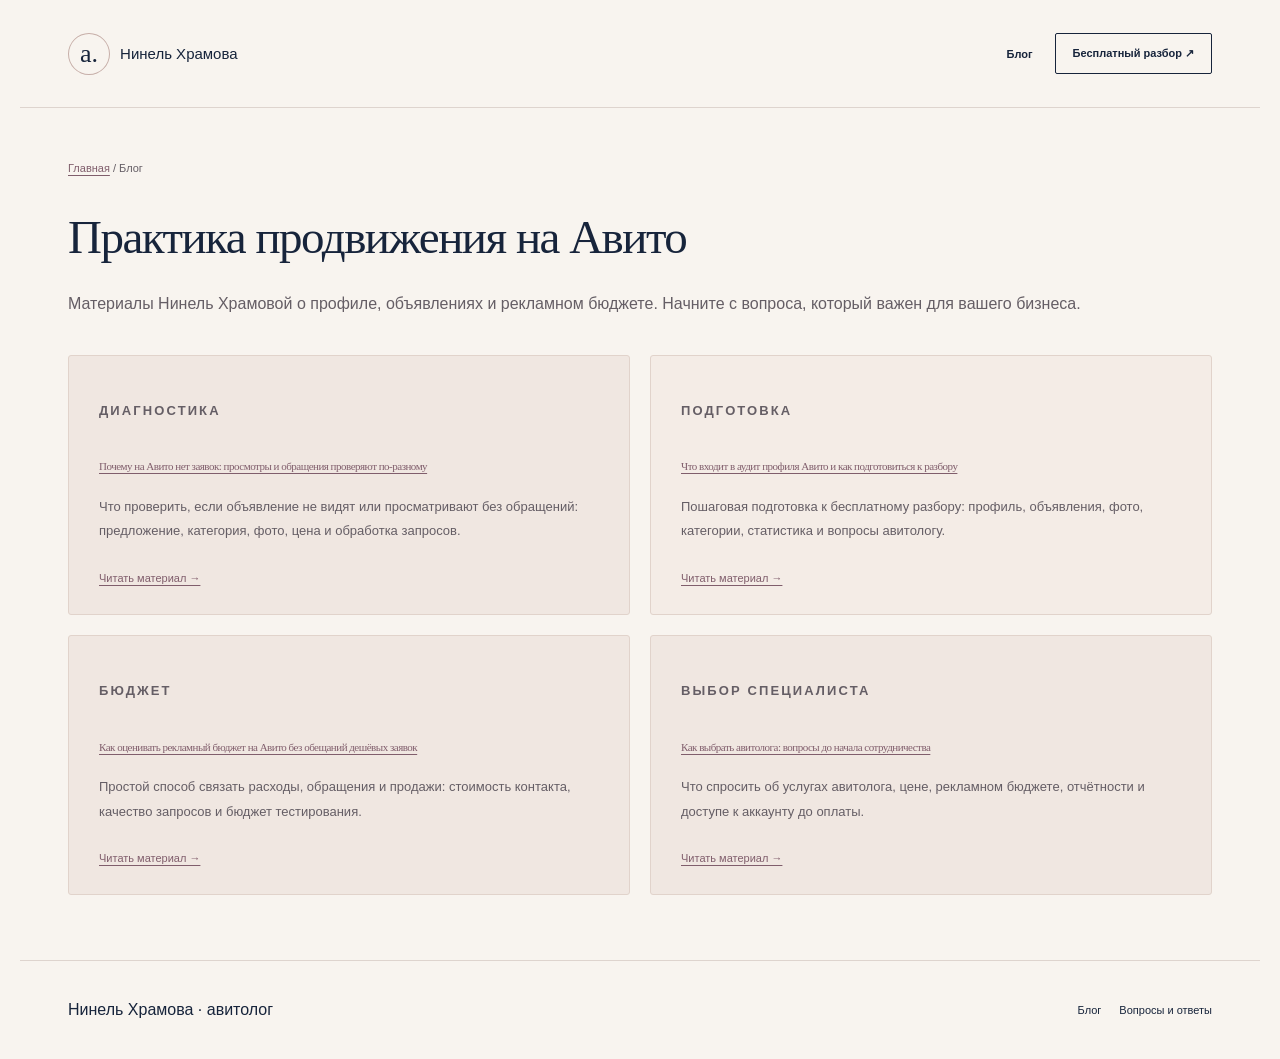
==== commit 9ad42472: "Refine site with warm powder surfaces and editorial navy accents" ====
--- a/blog/index.html
+++ b/blog/index.html
@@ -1,5 +1,5 @@
 <!doctype html>
-<html lang="ru"><head><meta charset="utf-8"><meta name="viewport" content="width=device-width, initial-scale=1"><meta name="theme-color" content="#101a2d">
+<html lang="ru"><head><meta charset="utf-8"><meta name="viewport" content="width=device-width, initial-scale=1"><meta name="theme-color" content="#f6ece7">
 <title>Блог об Авито — Нинель Храмова</title><meta name="description" content="Практические инструкции: аудит профиля, объявления без обращений, рекламный бюджет и выбор авитолога."><meta name="author" content="Нинель Храмова">
 <link rel="canonical" href="https://ninel-khramova-avito.vercel.app/blog/"><meta property="og:url" content="https://ninel-khramova-avito.vercel.app/blog/"><meta property="og:title" content="Блог об Авито — Нинель Храмова"><meta property="og:description" content="Практические инструкции: аудит профиля, объявления без обращений, рекламный бюджет и выбор авитолога."><meta property="og:type" content="website"><meta property="og:locale" content="ru_RU">
 <link rel="stylesheet" href="/styles.css"><script type="application/ld+json">{
--- a/styles.css
+++ b/styles.css
@@ -11,12 +11,11 @@
 @media(max-width:800px){.checklist-layout,.blog-grid{grid-template-columns:1fr}.hero h1{font-size:44px;letter-spacing:-2px}.article h1{font-size:34px}.article h2{font-size:24px}.checklist-aside .button{font-size:12px}footer .footer-extra{flex-wrap:wrap}.header nav{gap:0}}
 @media(max-width:360px){.hero h1{font-size:38px}.header .brand{font-size:10px}.nav-cta{padding:10px;font-size:9px}.article h1{font-size:30px}}
 
-/* Midnight navy & powder — shared by the website, cases and journal. */
-:root{--paper:#101a2d;--ink:#f8f0eb;--muted:#c1b8bc;--green:#e7c6c0;--line:#344055;--navy:#101a2d;--navy-soft:#19263d;--powder:#e7c6c0;--powder-light:#f4e5df}
-body{background:radial-gradient(ellipse at 95% 0,#24324c 0,transparent 35%),var(--navy);color:var(--ink)}
-.header{height:116px;border-bottom:1px solid #ffffff10}.brand{font-weight:600}.mark{background:var(--powder);color:var(--navy)}nav{color:#eee0df}.nav-cta{border-color:#9c8590}.nav-cta:hover{background:#e7c6c014}.hero{gap:65px;padding-top:60px;padding-bottom:70px;align-items:center}.eyebrow{color:var(--powder);font-size:10px;letter-spacing:2.2px}.dot{background:var(--powder)}.hero h1{font-size:25px;font-weight:500;letter-spacing:-.7px;line-height:1.4;margin:24px 0}.hero h1>span{display:block;font-family:Georgia,'Times New Roman',serif;font-size:56px;line-height:1.12;letter-spacing:-1.5px;font-weight:400;color:var(--powder-light);margin-top:17px}.hero h1 i{font-style:normal;color:var(--powder)}.hero .lead{font-size:15px;line-height:1.8;color:#d8cbd0}.hero-offer{font-size:14px;line-height:1.9;max-width:440px;color:#c1b8bc;margin-bottom:28px}.button{background:var(--powder);color:var(--navy);font-weight:700;box-shadow:0 8px 22px #060c181f}.button:hover{background:#f5dcd5;color:var(--navy)}.micro{color:var(--muted)}.hero-proof{display:flex;gap:32px;align-items:center;margin:30px 0 22px;border-top:1px solid var(--line);padding-top:20px}.hero-proof>div{display:flex;flex-direction:column;gap:5px}.hero-proof strong{font-family:Georgia,serif;font-size:36px;font-weight:400;color:var(--powder)}.hero-proof span{font-size:10px;color:var(--muted)}.hero-proof a{font-size:11px;line-height:1.6;margin-left:auto;color:var(--powder)}.text-link{color:var(--powder)}.premium-visual{min-height:580px;height:100%;max-height:700px;border:1px solid #e7c6c044;border-radius:180px 180px 18px 18px;background:radial-gradient(ellipse at 50% 35%,#39475f 0,#1d2b43 44%,#121d31 80%);padding:45px 25px;display:flex;flex-direction:column;justify-content:space-between;text-align:center;position:relative;box-shadow:inset 0 0 90px #050b152b}.premium-visual:before{content:'';position:absolute;inset:20px;border:1px solid #e7c6c026;border-radius:160px 160px 8px 8px;pointer-events:none}.visual-overline{position:relative;max-width:210px;font-size:9px;letter-spacing:3px;line-height:1.9;color:#d5b6b2;margin-top:27px}.monogram{font-family:Georgia,serif;font-size:160px;letter-spacing:-14px;line-height:1;color:var(--powder);font-weight:400;opacity:.92;padding-right:14px}.visual-signature{font-family:Georgia,serif;color:#e8d4d0;display:flex;flex-direction:column;font-size:21px;line-height:1.5}.expert-badge{font-size:9px;color:#b9b2bb;letter-spacing:1px;margin-top:30px}.expert-badge span{margin:0 6px;color:var(--powder)}.ribbon{background:var(--powder);color:var(--navy)}.section-title h2,.about h2,.contact h2{font-family:Georgia,'Times New Roman',serif;font-weight:400;line-height:1.2;letter-spacing:-.8px}.section-title h2 em{font-style:normal;color:var(--powder)}.section-title>p:last-child{color:var(--muted);line-height:1.9;max-width:640px}.card,.card:nth-child(2){background:linear-gradient(145deg,#20304a,#172238);border:1px solid #455066}.card-icon,.card a{color:var(--powder)}.card h3{font-weight:500;font-size:21px}.card p,.steps p{color:var(--muted);font-size:13px}.card a:hover{color:#fff}.number{color:#b6a1a8}.about{background:var(--powder-light);color:var(--navy)}.about .eyebrow{color:#66505b}.about h2 em{color:#79616d}.about-bottom p{color:#4e4e5d;font-size:13px}.big-star{color:#8c6c78}.steps span{color:var(--powder)}.checklist-items label{color:#e2d5d6}.checklist-items input{accent-color:var(--powder)}.checklist-aside{background:#202c43;border:1px solid #4a4d61}.checklist-aside p{color:var(--muted)}.checklist-items>p,.section-note{color:var(--muted)}caption{background:#263249;color:var(--powder-light)}thead{background:#1c2940}table th{font-weight:600}table td{color:#c9c0c6}.faq-list summary{color:#f3e8e5;font-weight:500}.faq-list p{color:#c6bdc3}.contact{background:var(--powder-light);color:var(--navy)}.contact .eyebrow{color:#67505c}.contact em,.contact-decoration{color:#8e6d7a}.contact p{color:#5d5661}.contact .button{background:var(--navy);color:var(--powder-light)}.contact .button:hover{background:#2d3b55}.contact input,.contact textarea{background:#fff9f6;border:1px solid #cdb9ba;color:#172238}.contact .micro{color:#655c65}.contact .text-link{color:#4d3546}.copy{border-color:#8e7480;color:var(--navy)}#result{border-color:#cdb9ba}.article p,.article li{color:#c9c0c6}.article h1{font-family:Georgia,serif;font-weight:400;color:var(--powder-light)}.article h2{color:var(--powder-light);font-weight:500}.article-cta{background:#213049;border:1px solid #485269}.article .article-meta{color:var(--muted)}.article a:not(.button){color:var(--powder)}.article .eyebrow{color:var(--powder)}footer p,footer>a:last-child{color:var(--muted)}.skip-link{background:var(--powder);color:var(--navy)}:focus-visible{outline-color:#dfaaa5}
-.case-grid{display:grid;grid-template-columns:repeat(3,minmax(0,1fr));gap:20px}.case-card{position:relative;overflow:hidden;background:linear-gradient(155deg,#25324b,#131f34 65%);padding:28px;border:1px solid #635966;border-radius:16px}.case-card:before{content:'';width:180px;height:180px;border:1px solid #e7c6c018;position:absolute;right:-85px;top:55px;border-radius:50%;pointer-events:none}.case-topline{display:flex;justify-content:space-between;gap:10px;font-size:9px;letter-spacing:1.7px;color:#bea8b0}.case-topline span:last-child{letter-spacing:0;color:#cfbdc4}.case-card h3{font-family:Georgia,serif;font-size:27px;font-weight:400;color:var(--powder-light);margin:34px 0 9px}.case-period{font-size:11px;color:#b8aeb9}.case-main{padding:30px 0;display:flex;flex-direction:column;gap:6px}.case-main strong{font-family:Georgia,serif;font-size:62px;line-height:1;color:var(--powder);font-weight:400;letter-spacing:-2px}.case-main span{font-size:12px;color:#d1c4cc}.case-metrics{display:grid;grid-template-columns:1fr 1fr;gap:24px 12px;padding:24px 0;border-top:1px solid #e7c6c026;border-bottom:1px solid #e7c6c026}.case-metrics div{display:flex;flex-direction:column;gap:8px}.case-metrics span{font-size:10px;color:#b9aeb8}.case-metrics strong{font-size:16px;color:#f1e3e1;font-weight:500;white-space:nowrap}.case-conversion{display:flex;justify-content:space-between;gap:10px;font-size:11px;padding:22px 0 5px;color:#c6b9c3}.case-conversion strong{color:var(--powder);font-weight:500}.case-source{font-size:9px;line-height:1.7;color:#b6a7b5}.case-link{display:block;margin-top:24px;font-size:11px;color:var(--powder)}
-@media(max-width:1000px){.hero{gap:30px}.hero h1>span{font-size:48px}.case-card{padding:22px}.case-metrics strong{font-size:14px}.monogram{font-size:135px}}
-@media(max-width:800px){.header{height:90px}.hero{padding-top:35px;align-items:stretch}.hero h1{font-size:22px}.hero h1>span{font-size:45px;letter-spacing:-1px}.premium-visual{min-height:450px;border-radius:150px 150px 16px 16px}.premium-visual:before{border-radius:140px 140px 8px 8px}.monogram{font-size:130px}.case-grid{grid-template-columns:1fr}.case-card{padding:28px}.case-metrics strong{font-size:19px}.about h2{font-size:32px}.hero-proof{gap:24px}.section-title h2{font-size:34px}.case-main strong{font-size:64px}.contact h2{font-size:36px}.article h1{font-size:34px}}
-@media(max-width:360px){.hero h1>span{font-size:38px}.hero h1{font-size:20px}.hero-proof{gap:18px}.hero-proof strong{font-size:30px}.hero-proof span{font-size:9px}.hero .button{font-size:12px;padding:16px 18px}.expert-badge{letter-spacing:0}.case-card{padding:22px}.case-metrics strong{font-size:16px}}
-.spark{width:1em;height:1em;vertical-align:middle}.case-download{display:inline-block;margin-top:16px;color:#c9b3bd;font-size:10px;text-decoration:underline;text-underline-offset:3px}
+
+/* Editorial powder: warm neutrals, generous spacing, navy accents. */
+:root{--paper:#f8f4ef;--ink:#17243b;--muted:#6c6770;--green:#e5c6bf;--line:#ded4ce;--navy:#17243b;--powder:#e5c6bf;--powder-light:#f2e4dd}
+body{background:var(--paper);color:var(--ink)}.wrap{max-width:1240px;padding-left:48px;padding-right:48px}.header{height:108px;border-bottom:1px solid var(--line)}.brand{font-size:15px;font-weight:500}.mark{background:transparent;border:1px solid #c7afa9;color:var(--navy);font-family:Georgia,serif;font-size:26px;padding:7px 11px}nav{color:var(--navy);font-size:11px}.nav-cta{border-color:var(--navy);border-radius:2px;font-size:11px;padding:13px 17px}.nav-cta:hover{background:var(--navy);color:white}.hero{gap:70px;padding-top:65px;padding-bottom:75px;grid-template-columns:1fr 1fr;align-items:center}.eyebrow{font-size:9px;letter-spacing:2.1px;color:#72636a;font-weight:600}.dot{background:#b88d88}.hero h1{font-family:Georgia,'Times New Roman',serif;font-size:80px;line-height:.98;font-weight:400;letter-spacing:-3px;margin:31px 0 26px}.hero h1>span{display:block;font-family:Manrope,Arial,sans-serif;font-size:14px;font-weight:500;letter-spacing:.2px;line-height:1.6;margin-top:23px;color:var(--navy)}.hero h1 i{font-style:normal;color:#ab8580;margin:0 6px}.hero .lead{font-size:14px;line-height:1.9;color:#665e64;margin-bottom:12px}.hero-offer{font-size:14px;line-height:1.9;max-width:440px;color:#494c58;margin-bottom:25px}.button{border-radius:2px;background:var(--navy);color:#fff7f3;font-weight:500;font-size:12px;padding:18px 23px;box-shadow:none}.button:hover{background:#30435d;color:white}.micro{font-size:10px;color:#756b6e}.hero-proof{display:flex;gap:34px;align-items:center;margin:29px 0 17px;padding-top:20px;border-top:1px solid var(--line)}.hero-proof>div{display:flex;flex-direction:column;gap:6px}.hero-proof strong{font-family:Georgia,serif;font-size:36px;font-weight:400;color:var(--navy)}.hero-proof span{font-size:10px;color:#746770}.hero-proof a{margin-left:auto;font-size:10px;line-height:1.7;border-bottom:1px solid #a68f91;padding-bottom:3px}.text-link{color:#5d4a52}.secondary-link{font-size:11px}.premium-visual{min-height:650px;height:100%;max-height:740px;border:1px solid #cdb6af;border-radius:2px;background:radial-gradient(ellipse at 60% 25%,#f7eae2 0,#d9b8ac 58%,#bca095 100%);padding:45px 28px;display:flex;flex-direction:column;justify-content:space-between;position:relative;box-shadow:none;color:var(--navy);isolation:isolate}.premium-visual:before{content:'';position:absolute;inset:22px;border:1px solid #f9f1e68a;pointer-events:none;z-index:-1}.visual-overline{font-size:10px;letter-spacing:3px;line-height:1.8;color:#75636b;text-align:center;margin-top:10px}.monogram{font-family:Georgia,serif;font-size:155px;letter-spacing:-15px;line-height:1;color:#304057;padding-right:10px;position:relative}.monogram span{color:#715965;position:relative;top:42px;margin-left:-13px}.visual-signature{font-family:Georgia,serif;font-size:24px;line-height:1.4;display:flex;flex-direction:column;text-align:center;color:#5c4c57;margin-top:30px}.expert-badge{font-size:9px;text-align:center;letter-spacing:.7px;color:#604e55;margin-top:35px}.expert-badge span{margin:0 6px}.ribbon{background:var(--powder-light);border-top:1px solid #dbc6bd;border-bottom:1px solid #dbc6bd;color:#66515b}.ribbon .wrap{font-size:12px;font-weight:400}.ribbon span{font-size:17px}.spark{height:1em;width:1em;vertical-align:middle}.section{padding-top:90px;padding-bottom:90px}.section-title h2,.about h2,.contact h2{font-family:Georgia,'Times New Roman',serif;font-weight:400;font-size:45px;letter-spacing:-1px;line-height:1.15}.section-title h2 em{font-style:normal;color:#8b6874}.section-title>p:last-child{color:#70646a;font-size:13px;line-height:1.8;max-width:660px}.card,.card:nth-child(2){background:#f0e7e1;border:1px solid #e1d3cb;border-radius:3px;padding:30px}.card:nth-child(2){background:#f4ece6}.card-icon{color:#a67b7c}.number{color:#92777f}.card h3{font-size:21px;font-weight:500;letter-spacing:-.5px}.card p,.steps p{color:#6a6269;font-size:13px}.card a{color:#33435a;font-size:11px;font-weight:500}.about{border-radius:3px;background:var(--navy);color:#f7ece4;padding-top:48px;padding-bottom:48px}.about .eyebrow{color:#d2b8b8}.about h2 em{color:var(--powder);font-style:normal}.about-bottom p{color:#d4ccd0;font-size:13px}.big-star{color:var(--powder)}.steps span{color:#96747d}.steps h3{font-weight:500}.checklist-items label{font-size:13px;color:#514e58;border-color:var(--line)}.checklist-items input{accent-color:var(--navy)}.checklist-items>p,.section-note{color:#76686e}.checklist-aside{background:#ead7ce;border:1px solid #d9c1b7;border-radius:3px}.checklist-aside p{color:#665b62}.table-scroll{border-color:#d9ccc5;border-radius:3px}table{font-size:12px}caption{background:#ead9d0;font-weight:500;color:var(--navy)}thead{background:#f0e8e2}th,td{border-color:#ded4ce}th{font-weight:500}td{color:#665d65}.faq-list summary{font-size:15px;font-weight:500;color:var(--navy)}.faq-list p{font-size:14px;color:#665d65}.contact{background:#edd9d0;border-radius:3px;color:var(--navy);gap:70px;padding-top:50px;padding-bottom:50px}.contact .eyebrow{color:#7a606b}.contact h2{font-size:44px}.contact em,.contact-decoration{color:#8a6675}.contact p{color:#695965;font-size:13px}.contact .micro{font-size:10px;color:#72616a}.contact input,.contact textarea{background:#fff9f5;border:1px solid #ceb5b2;border-radius:2px;color:var(--navy);padding:15px}.contact .button{color:#fff7f3}.copy{border-color:#8e7280;border-radius:2px;color:var(--navy)}#result{border-color:#c8acaf}form label{font-weight:500;font-size:12px}.article h1{font-family:Georgia,serif;font-weight:400;color:var(--navy);font-size:47px}.article h2{font-family:Georgia,serif;font-weight:400;color:var(--navy)}.article p,.article li{color:#655e65}.article-cta{background:#efdfd7;border-radius:3px}.article .article-meta{color:#807078}.article a:not(.button){color:#805e6c}.article .breadcrumb{font-size:11px}.skip-link{background:var(--navy);color:white}.footer-extra a{font-size:11px}footer{border-top:1px solid var(--line);margin-top:50px}footer p,footer>a:last-child{color:#776a72}:focus-visible{outline-color:#98717b}
+.case-grid{display:grid;grid-template-columns:repeat(3,minmax(0,1fr));gap:22px}.case-card{position:relative;overflow:hidden;background:linear-gradient(145deg,#26364d,#17243b 70%);border:1px solid #3f4d61;border-radius:3px;padding:32px 26px;color:#f7ece4}.case-card:before{content:'';position:absolute;right:-70px;top:70px;border-radius:50%;border:1px solid #e7c6c01c;width:160px;height:160px;pointer-events:none}.case-topline{display:flex;justify-content:space-between;gap:8px;font-size:9px;letter-spacing:1.7px;color:#c8abb5}.case-topline span:last-child{letter-spacing:0;color:#c0b6c2}.case-card h3{font-family:Georgia,serif;font-weight:400;font-size:28px;margin:35px 0 9px;color:#f8e8e0}.case-period{font-size:11px;color:#c1b4c0}.case-main{display:flex;flex-direction:column;gap:10px;padding:35px 0}.case-main strong{font-family:Georgia,serif;font-weight:400;color:#e8c4bd;font-size:76px;line-height:1;letter-spacing:-2px}.case-main span{font-size:11px;color:#d7c9d0}.case-metrics{display:grid;grid-template-columns:1fr 1fr;gap:27px 12px;padding:25px 0;border-top:1px solid #e7c6c02c;border-bottom:1px solid #e7c6c02c}.case-metrics div{display:flex;flex-direction:column;gap:9px}.case-metrics span{font-size:10px;color:#c0aeba}.case-metrics strong{font-size:16px;font-weight:400;white-space:nowrap;color:#f6e8e4}.case-conversion{display:flex;justify-content:space-between;gap:10px;font-size:11px;padding:24px 0 6px;color:#c4b2be}.case-conversion strong{color:#e8c4bd;font-weight:400}.case-source{font-size:9px;line-height:1.7;color:#bbaab8}.case-link{display:block;font-size:11px;color:#e8c4bd;margin-top:25px}.case-download{display:inline-block;font-size:10px;color:#c9b3bd;text-decoration:underline;text-underline-offset:3px;margin-top:17px}
+@media(max-width:1050px){.hero{gap:40px}.hero h1{font-size:68px}.case-card{padding:26px 20px}.case-card h3{font-size:24px}.case-metrics strong{font-size:14px}}
+@media(max-width:800px){.wrap{padding-left:24px;padding-right:24px}.header{height:85px}.hero{grid-template-columns:1fr;padding-top:35px;padding-bottom:45px;gap:35px}.hero h1{font-size:66px;letter-spacing:-2px}.hero h1>span{font-size:13px}.premium-visual{height:520px;min-height:520px;padding:35px 24px;grid-row:2}.monogram{font-size:130px}.visual-signature{font-size:23px}.section{padding-top:58px;padding-bottom:58px}.section-title h2,.about h2{font-size:35px}.about{margin:0 16px;padding:32px}.contact{margin:0 16px;padding:30px;gap:25px}.contact h2{font-size:35px}.case-grid{grid-template-columns:1fr}.case-card{padding:32px}.case-main strong{font-size:80px}.case-card h3{font-size:32px}.case-metrics strong{font-size:20px}.article h1{font-size:35px}.ribbon .wrap{font-size:10px}.ribbon span{font-size:13px}.hero-proof{gap:30px}.nav-cta{font-size:10px;padding:11px 13px}.header .brand{font-size:12px}}
+@media(max-width:360px){.hero h1{font-size:57px}.hero h1>span{font-size:12px}.hero-proof{gap:18px}.hero-proof strong{font-size:31px}.hero-proof span{font-size:9px}.hero .button{font-size:11px;padding:17px}.case-card{padding:24px}.case-metrics strong{font-size:17px}.case-main strong{font-size:70px}.header .brand{font-size:10px}.nav-cta{font-size:9px;padding:10px}.header .mark{font-size:22px;padding:5px 8px}.ribbon .wrap{font-size:9px;gap:4px}.ribbon span{font-size:11px}}
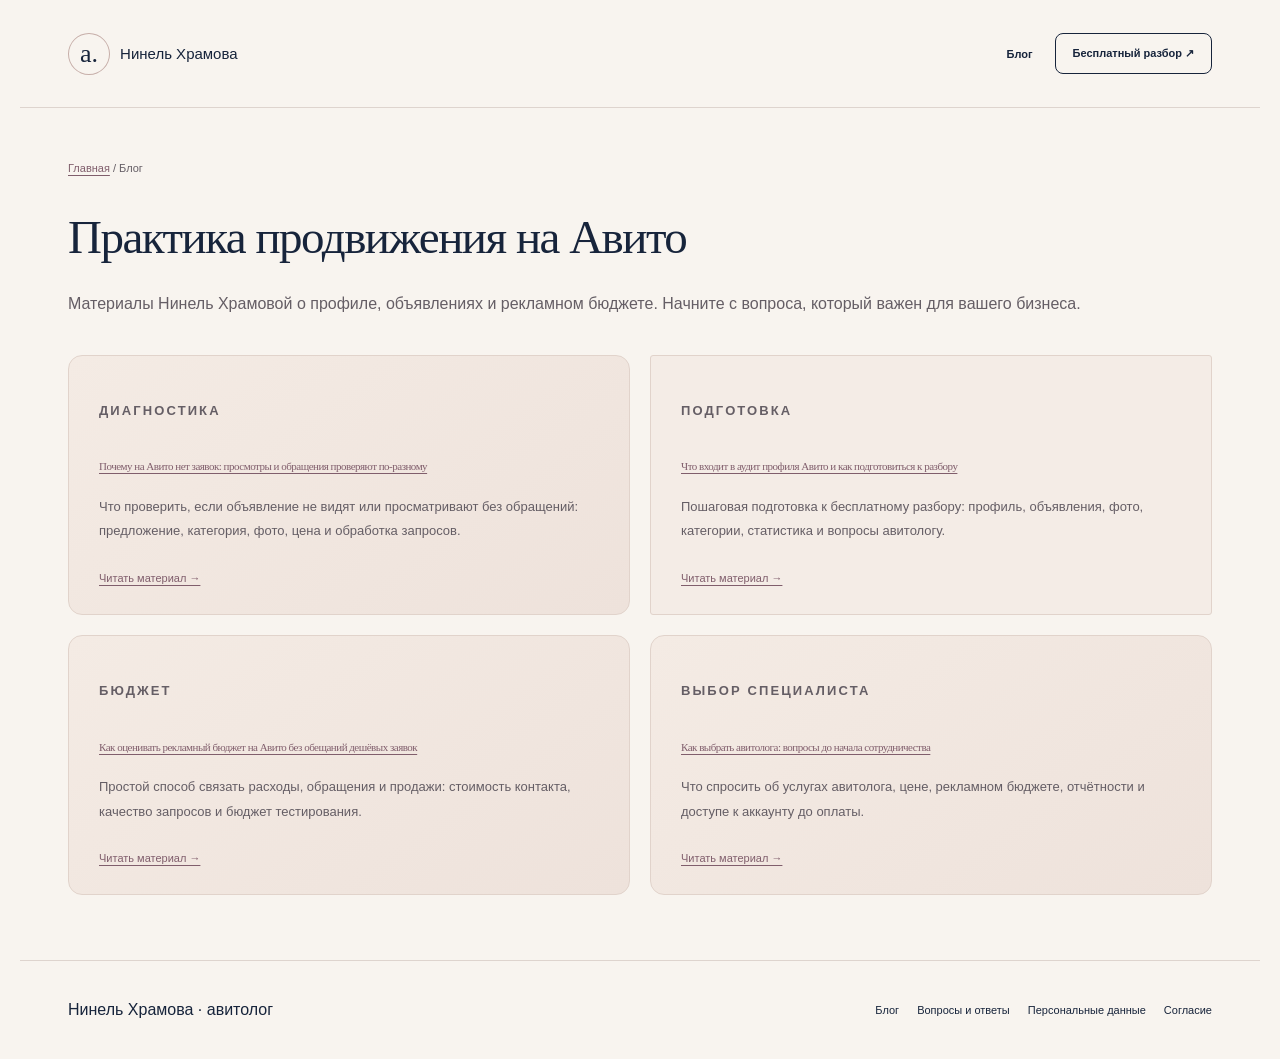
==== commit 6da736bd: "Add explicit data-processing consent and privacy information" ====
--- a/blog/index.html
+++ b/blog/index.html
@@ -15,4 +15,4 @@
   }
 }</script></head><body>
 <a class="skip-link" href="#main">К содержанию</a><header class="header wrap"><a class="brand" href="/"><span class="mark">а.</span> Нинель Храмова</a><nav aria-label="Основная навигация"><a href="/blog/">Блог</a><a class="nav-cta" href="/#contact">Бесплатный разбор ↗</a></nav></header>
-<main class="article wrap" id="main"><p class="breadcrumb"><a href="/">Главная</a> / Блог</p><h1>Практика продвижения на Авито</h1><p>Материалы Нинель Храмовой о профиле, объявлениях и рекламном бюджете. Начните с вопроса, который важен для вашего бизнеса.</p><div class="blog-grid"><article class="card"><p class="eyebrow">Диагностика</p><h2><a href="/blog/pochemu-net-zayavok">Почему на Авито нет заявок: просмотры и обращения проверяют по-разному</a></h2><p>Что проверить, если объявление не видят или просматривают без обращений: предложение, категория, фото, цена и обработка запросов.</p><a href="/blog/pochemu-net-zayavok">Читать материал →</a></article><article class="card"><p class="eyebrow">Подготовка</p><h2><a href="/blog/audit-profilya-avito">Что входит в аудит профиля Авито и как подготовиться к разбору</a></h2><p>Пошаговая подготовка к бесплатному разбору: профиль, объявления, фото, категории, статистика и вопросы авитологу.</p><a href="/blog/audit-profilya-avito">Читать материал →</a></article><article class="card"><p class="eyebrow">Бюджет</p><h2><a href="/blog/byudzhet-avito">Как оценивать рекламный бюджет на Авито без обещаний дешёвых заявок</a></h2><p>Простой способ связать расходы, обращения и продажи: стоимость контакта, качество запросов и бюджет тестирования.</p><a href="/blog/byudzhet-avito">Читать материал →</a></article><article class="card"><p class="eyebrow">Выбор специалиста</p><h2><a href="/blog/kak-vybrat-avitologa">Как выбрать авитолога: вопросы до начала сотрудничества</a></h2><p>Что спросить об услугах авитолога, цене, рекламном бюджете, отчётности и доступе к аккаунту до оплаты.</p><a href="/blog/kak-vybrat-avitologa">Читать материал →</a></article></div></main><footer class="wrap"><a href="/">Нинель Храмова · авитолог</a><div class="footer-extra"><a href="/blog/">Блог</a><a href="/#faq">Вопросы и ответы</a></div></footer></body></html>+<main class="article wrap" id="main"><p class="breadcrumb"><a href="/">Главная</a> / Блог</p><h1>Практика продвижения на Авито</h1><p>Материалы Нинель Храмовой о профиле, объявлениях и рекламном бюджете. Начните с вопроса, который важен для вашего бизнеса.</p><div class="blog-grid"><article class="card"><p class="eyebrow">Диагностика</p><h2><a href="/blog/pochemu-net-zayavok">Почему на Авито нет заявок: просмотры и обращения проверяют по-разному</a></h2><p>Что проверить, если объявление не видят или просматривают без обращений: предложение, категория, фото, цена и обработка запросов.</p><a href="/blog/pochemu-net-zayavok">Читать материал →</a></article><article class="card"><p class="eyebrow">Подготовка</p><h2><a href="/blog/audit-profilya-avito">Что входит в аудит профиля Авито и как подготовиться к разбору</a></h2><p>Пошаговая подготовка к бесплатному разбору: профиль, объявления, фото, категории, статистика и вопросы авитологу.</p><a href="/blog/audit-profilya-avito">Читать материал →</a></article><article class="card"><p class="eyebrow">Бюджет</p><h2><a href="/blog/byudzhet-avito">Как оценивать рекламный бюджет на Авито без обещаний дешёвых заявок</a></h2><p>Простой способ связать расходы, обращения и продажи: стоимость контакта, качество запросов и бюджет тестирования.</p><a href="/blog/byudzhet-avito">Читать материал →</a></article><article class="card"><p class="eyebrow">Выбор специалиста</p><h2><a href="/blog/kak-vybrat-avitologa">Как выбрать авитолога: вопросы до начала сотрудничества</a></h2><p>Что спросить об услугах авитолога, цене, рекламном бюджете, отчётности и доступе к аккаунту до оплаты.</p><a href="/blog/kak-vybrat-avitologa">Читать материал →</a></article></div></main><footer class="wrap"><a href="/">Нинель Храмова · авитолог</a><div class="footer-extra"><a href="/blog/">Блог</a><a href="/#faq">Вопросы и ответы</a><a href="/privacy">Персональные данные</a><a href="/consent">Согласие</a></div></footer></body></html>
--- a/styles.css
+++ b/styles.css
@@ -19,3 +19,16 @@
 @media(max-width:1050px){.hero{gap:40px}.hero h1{font-size:68px}.case-card{padding:26px 20px}.case-card h3{font-size:24px}.case-metrics strong{font-size:14px}}
 @media(max-width:800px){.wrap{padding-left:24px;padding-right:24px}.header{height:85px}.hero{grid-template-columns:1fr;padding-top:35px;padding-bottom:45px;gap:35px}.hero h1{font-size:66px;letter-spacing:-2px}.hero h1>span{font-size:13px}.premium-visual{height:520px;min-height:520px;padding:35px 24px;grid-row:2}.monogram{font-size:130px}.visual-signature{font-size:23px}.section{padding-top:58px;padding-bottom:58px}.section-title h2,.about h2{font-size:35px}.about{margin:0 16px;padding:32px}.contact{margin:0 16px;padding:30px;gap:25px}.contact h2{font-size:35px}.case-grid{grid-template-columns:1fr}.case-card{padding:32px}.case-main strong{font-size:80px}.case-card h3{font-size:32px}.case-metrics strong{font-size:20px}.article h1{font-size:35px}.ribbon .wrap{font-size:10px}.ribbon span{font-size:13px}.hero-proof{gap:30px}.nav-cta{font-size:10px;padding:11px 13px}.header .brand{font-size:12px}}
 @media(max-width:360px){.hero h1{font-size:57px}.hero h1>span{font-size:12px}.hero-proof{gap:18px}.hero-proof strong{font-size:31px}.hero-proof span{font-size:9px}.hero .button{font-size:11px;padding:17px}.case-card{padding:24px}.case-metrics strong{font-size:17px}.case-main strong{font-size:70px}.header .brand{font-size:10px}.nav-cta{font-size:9px;padding:10px}.header .mark{font-size:22px;padding:5px 8px}.ribbon .wrap{font-size:9px;gap:4px}.ribbon span{font-size:11px}}
+
+/* Original portrait supplied by the owner; cropping is presentation-only. */
+.hero-portrait{margin:0;position:relative;overflow:hidden;min-height:650px;height:650px;padding:0;background:#d8bcb0}.hero-portrait img{position:absolute;inset:0;width:100%;height:100%;object-fit:cover;object-position:50% 32%;display:block}.hero-portrait:before{z-index:1;border-color:#fff3}.hero-portrait figcaption{position:absolute;left:0;right:0;bottom:0;padding:75px 35px 32px;background:linear-gradient(transparent,#142038d9);color:#fff5ee;text-align:left;z-index:2}.hero-portrait figcaption>span{display:block;font-family:Georgia,serif;font-size:28px;font-weight:400}.hero-portrait figcaption small{display:block;font-size:11px;letter-spacing:.6px;margin-top:10px;color:#eeddd7}@media(max-width:800px){.hero-portrait{height:530px;min-height:530px}.hero-portrait figcaption{padding:70px 26px 26px}.hero-portrait figcaption>span{font-size:26px}}@media(max-width:360px){.hero-portrait{height:475px;min-height:475px}}
+
+/* Contemporary editorial composition and progressive motion. */
+.reading-progress{position:fixed;left:0;right:0;top:0;height:3px;background:#b3848d;transform:scaleX(0);transform-origin:left;z-index:100;pointer-events:none}.header{position:sticky;top:0;z-index:40;background:#f8f4efed;backdrop-filter:blur(16px);-webkit-backdrop-filter:blur(16px)}html{scroll-padding-top:125px}.hero{padding-top:55px}.hero-portrait{border-radius:150px 150px 18px 18px;box-shadow:0 20px 55px #17243b12;border-color:#bfa49f}.hero-portrait:before{border-radius:135px 135px 6px 6px;inset:16px}.hero-portrait img{transition:transform 900ms cubic-bezier(.2,.7,.2,1)}.hero-portrait figcaption{padding-bottom:36px}.hero-copy .eyebrow{letter-spacing:2.4px}.button,.nav-cta{border-radius:8px;transition:background-color 200ms,color 200ms,transform 200ms,box-shadow 200ms}.button .arrow-svg{transition:transform 200ms}.card,.case-card{border-radius:14px;transition:transform 300ms cubic-bezier(.2,.7,.2,1),box-shadow 300ms,border-color 300ms}.card{background:linear-gradient(145deg,#f4ebe4,#eee2db)}.card h3{line-height:1.35}.case-card:after{content:'';position:absolute;top:0;left:30px;right:30px;height:1px;background:linear-gradient(90deg,transparent,#e7c6c080,transparent);pointer-events:none}.checklist-aside,.table-scroll,.contact,.article-cta{border-radius:14px}.hero-proof>div strong{letter-spacing:-1px}.about-editorial{display:grid;grid-template-columns:1fr 1.05fr;gap:64px;padding:48px;border-radius:18px;align-items:center;overflow:hidden}.about-photo{position:relative;margin:0;min-height:480px;overflow:hidden;border-radius:10px}.about-photo img{position:absolute;inset:0;width:100%;height:100%;object-fit:cover;object-position:50% 25%}.about-photo figcaption{position:absolute;bottom:0;left:0;right:0;color:#f4e5df;font-size:10px;letter-spacing:1.6px;padding:65px 24px 24px;background:linear-gradient(transparent,#17243bdf)}.about-editorial-copy>p:not(.eyebrow){font-size:14px;color:#d2c9cd;line-height:1.9}.about-editorial-copy h2{font-size:46px;margin-top:20px}.about-editorial-copy .button-light{background:#ecd1c8;color:#17243b;margin-top:18px;font-size:12px}.editorial-story{display:grid;grid-template-columns:.85fr 1.15fr;gap:70px;align-items:center}.story-heading h2{font-family:Georgia,serif;font-weight:400;font-size:43px;line-height:1.18;letter-spacing:-1px}.story-heading h2 em{font-style:normal;color:#936d7b}.story-heading>p:not(.eyebrow){font-size:14px;line-height:1.9;color:#6c626a}.story-heading>a{font-size:12px;display:inline-block;margin-top:15px}.workspace-photo{position:relative;margin:0;border-radius:16px;overflow:hidden;background:#e9d5ca}.workspace-photo img{display:block;width:100%;height:390px;object-fit:cover}.workspace-photo figcaption{padding:20px 24px;font-family:Georgia,serif;font-size:22px;color:#26354b}.workspace-photo figcaption span{display:block;font-family:Arial,sans-serif;font-size:9px;letter-spacing:1px;color:#786672;margin-top:9px}.section-title h2{max-width:900px}.faq-list details[open]>p{animation:answer-in 250ms ease both}@keyframes answer-in{from{opacity:0;transform:translateY(-5px)}to{opacity:1;transform:translateY(0)}}
+@media(prefers-reduced-motion:no-preference){.will-reveal{opacity:0;transform:translateY(22px);transition:opacity 700ms cubic-bezier(.2,.7,.2,1),transform 700ms cubic-bezier(.2,.7,.2,1);transition-delay:var(--reveal-delay,0ms)}.will-reveal.is-visible{opacity:1;transform:translateY(0)}}
+@media(hover:hover) and (prefers-reduced-motion:no-preference){.card:hover,.case-card:hover{transform:translateY(-6px);box-shadow:0 20px 35px #17243b12}.case-card:hover{border-color:#a58e9d;box-shadow:0 24px 42px #17243b25}.button:hover,.nav-cta:hover{transform:translateY(-2px);box-shadow:0 8px 18px #17243b16}.button:hover .arrow-svg{transform:translate(2px,-2px)}.hero-portrait:hover img{transform:scale(1.025)}.spark{transition:transform 500ms}.card:hover .spark{transform:rotate(45deg)}}
+@media(max-width:1000px){.about-editorial{gap:35px;padding:36px}.about-editorial-copy h2{font-size:38px}.editorial-story{gap:35px}.story-heading h2{font-size:36px}.workspace-photo img{height:330px}}
+@media(max-width:800px){html{scroll-padding-top:105px}.header{height:85px}.hero-portrait{border-radius:110px 110px 14px 14px}.hero-portrait:before{border-radius:100px 100px 4px 4px}.about-editorial{grid-template-columns:1fr;padding:28px;gap:25px;margin:0 16px}.about-photo{min-height:420px}.about-editorial-copy h2{font-size:36px}.editorial-story{grid-template-columns:1fr;gap:30px}.story-heading h2{font-size:35px}.workspace-photo img{height:300px}.workspace-photo figcaption{font-size:21px}.contact{border-radius:14px}.about-editorial-copy .button{max-width:100%;white-space:normal;text-align:center}}
+@media(prefers-reduced-motion:reduce){html{scroll-behavior:auto}*,*:before,*:after{animation:none!important;transition:none!important}.will-reveal{opacity:1!important;transform:none!important}.reading-progress{display:none}}
+.will-reveal:focus-within{opacity:1;transform:none}
+#brief-fields{border:0;padding:0;margin:0;min-width:0}.visually-hidden{position:absolute;width:1px;height:1px;padding:0;margin:-1px;overflow:hidden;clip:rect(0,0,0,0);white-space:nowrap;border:0}.consent-control{display:flex;align-items:flex-start;gap:12px;margin:24px 0 10px}.consent-control input[type=checkbox]{flex:0 0 19px;width:19px;height:19px;margin:2px 0 0;padding:0;accent-color:var(--navy);cursor:pointer}.consent-control label{font-size:11px;font-weight:400;line-height:1.8;color:#574955;margin:0}.consent-control a{color:#49334b;text-decoration:underline;text-underline-offset:3px}.contact #consent-hint{margin:0 0 20px}.legal-contact{padding:22px;background:#efdfd7;border-radius:12px}.legal-page .legal-date{font-size:12px;color:#756774}.legal-page h1{font-size:42px}.legal-page a{overflow-wrap:anywhere}@media(max-width:800px){.legal-page h1{font-size:32px}}
